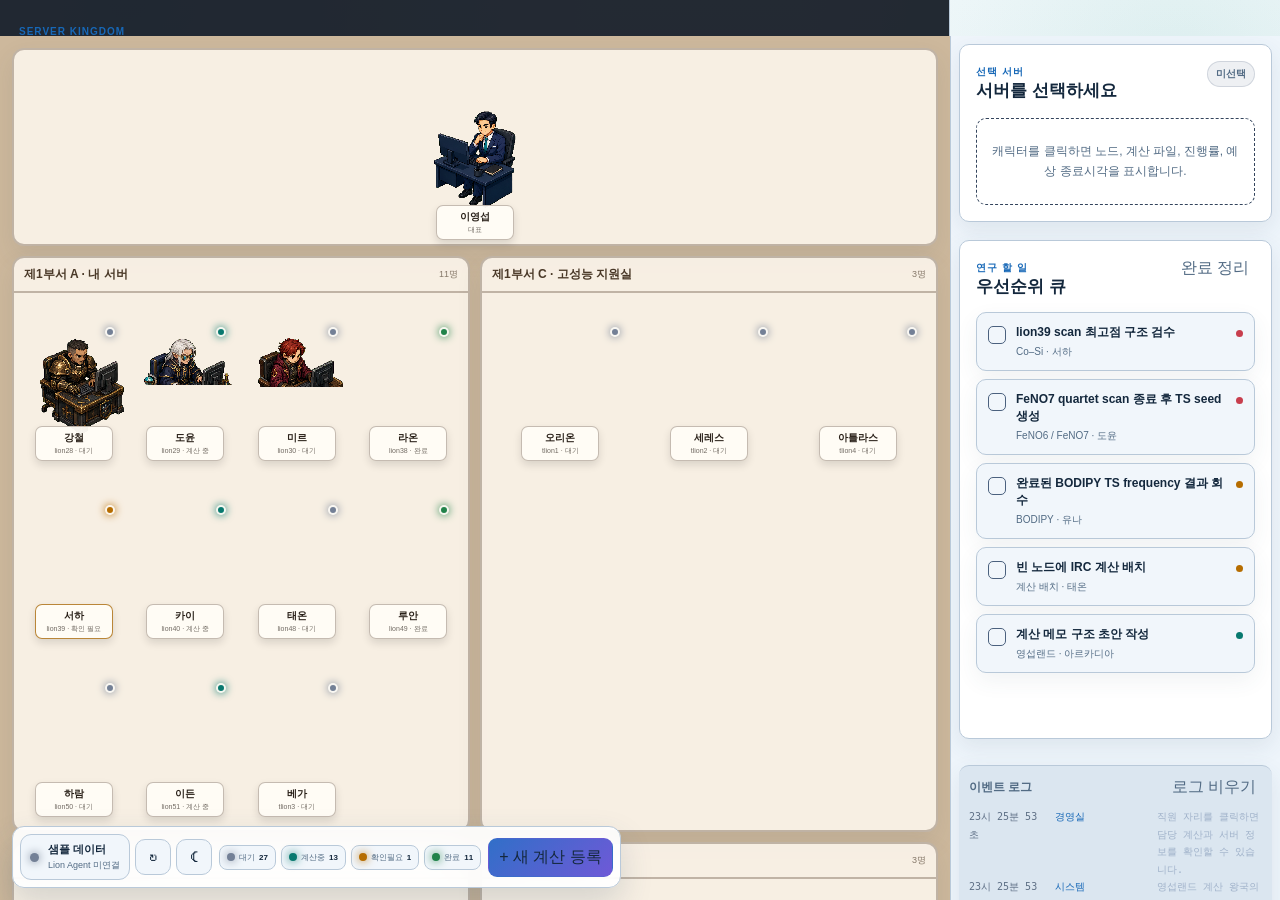
==== index.html @ d1c3fa3e "Enable one-click Lion Agent auto-connect flow" ====
<!DOCTYPE html>
<html lang="ko" data-theme="dark">
<head>
  <meta charset="UTF-8" />
  <meta name="viewport" content="width=device-width, initial-scale=1.0" />
  <meta name="color-scheme" content="dark light" />
  <title>영섭랜드 · 서버 관제실</title>
  <link rel="stylesheet" href="style.css?v=20260727-03" />
  <link rel="stylesheet" href="live.css?v=20260727-03" />
  <link rel="stylesheet" href="game-ui.css?v=20260727-03" />
  <link rel="stylesheet" href="research-tools.css?v=20260727-04" />
  <link rel="stylesheet" href="isometric-office.css?v=20260727-11" />
  <link rel="stylesheet" href="ui-enhancements.css?v=20260727-12" />
</head>
<body class="characters-only-layout no-server-org">
  <div class="app-shell">
    <header class="topbar layout-hidden">
      <div class="brand">
        <div class="brand-mark">YS</div>
        <div><h1>영섭랜드 서버 관제실 <small>v1.13</small></h1></div>
      </div>
      <div class="connection-cluster" aria-label="실시간 연결 상태">
        <button id="connectionBtn" class="connection-button" type="button"><span id="connectionDot" class="connection-dot offline"></span><span><strong id="connectionLabel">샘플 데이터</strong><small id="lastSyncLabel">Lion Agent 미연결</small></span></button>
        <button id="refreshLiveBtn" class="icon-action" type="button" title="실시간 상태 새로고침" aria-label="실시간 상태 새로고침">↻</button>
        <button id="themeToggleBtn" class="icon-action" type="button" title="라이트/다크 모드 전환" aria-label="라이트/다크 모드 전환">☾</button>
      </div>
      <div class="top-actions">
        <button id="pauseBtn" class="btn secondary">샘플 진행 일시정지</button>
        <div class="speed-group" aria-label="샘플 진행 속도"><button data-speed="1" class="speed-btn active">1×</button><button data-speed="2" class="speed-btn">2×</button><button data-speed="4" class="speed-btn">4×</button></div>
        <button id="addTaskBtn" class="btn primary">+ 새 계산 등록</button>
      </div>
      <div class="status-strip">
        <span><i class="dot waiting"></i>대기 <b id="countWaiting">0</b></span>
        <span><i class="dot running"></i>계산중 <b id="countRunning">0</b></span>
        <span><i class="dot warning"></i>확인필요 <b id="countWarning">0</b></span>
        <span><i class="dot done"></i>완료 <b id="countDone">0</b></span>
        <span class="hidden"><b id="totalJobs">0</b></span>
      </div>
    </header>

    <main class="workspace">
      <section class="org-map-panel" aria-label="영섭랜드 중앙 캐릭터 화면">
        <div id="departmentGrid" class="department-grid"></div>
      </section>

      <aside class="side-panel">
        <section class="detail-card">
          <div class="section-title-row"><div><span class="eyebrow">선택 서버</span><h2 id="detailServerName">서버를 선택하세요</h2></div><span id="detailStatusBadge" class="badge neutral">미선택</span></div>
          <div id="emptyDetail" class="empty-state">캐릭터를 클릭하면 노드, 계산 파일, 진행률, 예상 종료시각을 표시합니다.</div>
          <div id="detailContent" class="detail-content hidden">
            <div class="live-summary"><div><span>최근 확인</span><strong id="detailCheckedAt">-</strong></div><div><span>1분 Load</span><strong id="detailLoad">-</strong></div><div><span>Gaussian PID</span><strong id="detailPid">-</strong></div></div>
            <div class="info-grid"><div><span>기관</span><strong id="detailInstitution">-</strong></div><div><span>접속명</span><strong id="detailHost">-</strong></div><div><span>CPU</span><strong id="detailCpu">-</strong></div><div><span>메모리</span><strong id="detailMemory">-</strong></div></div>
            <div class="progress-block"><div class="progress-label"><span>현재 계산 진행률</span><strong id="detailProgressText">0%</strong></div><div class="progress-track"><div id="detailProgressBar" class="progress-fill"></div></div></div>
            <dl class="detail-list"><div><dt>프로젝트</dt><dd id="detailProject">-</dd></div><div><dt>현재 파일</dt><dd id="detailJob">-</dd></div><div><dt>계산 목적</dt><dd id="detailPurpose">-</dd></div><div><dt>시작 시각</dt><dd id="detailStarted">-</dd></div><div><dt>예상 종료</dt><dd id="detailEta">-</dd></div><div><dt>작업 디렉터리</dt><dd id="detailDirectory">-</dd></div></dl>
            <div class="detail-actions three"><button id="copySshBtn" class="btn secondary full">SSH 명령 복사</button><button id="markDoneBtn" class="btn secondary full">완료 처리</button><button id="needsReviewBtn" class="btn danger full">검수 필요</button></div>
          </div>
        </section>
        <section class="todo-card"><div class="section-title-row"><div><span class="eyebrow">연구 할 일</span><h2>우선순위 큐</h2></div><button id="clearDoneBtn" class="text-btn">완료 정리</button></div><div id="taskList" class="task-list"></div></section>
      </aside>
    </main>

    <footer class="event-console"><div class="console-heading"><h2>이벤트 로그</h2><button id="clearLogBtn" class="text-btn">로그 비우기</button></div><div id="eventLog" class="event-log"></div></footer>
  </div>

  <dialog id="connectionDialog" class="connection-dialog"><form id="connectionForm" method="dialog"><div class="dialog-header"><div><span class="eyebrow">LION LIVE BRIDGE</span><h2>Lion Agent 연결</h2></div><button type="button" id="closeConnectionDialogBtn" class="icon-btn">×</button></div><div class="connection-guide"><strong>브라우저가 Lion에 직접 로그인하지 않습니다.</strong><p>저장소를 최신화한 뒤 루트의 <code>connect_ys_empire.bat</code>을 실행하면 SSH 확인, 토큰 생성, Agent 실행, 웹 자동 연결까지 처리합니다. <a href="agent-setup.html" target="_blank" rel="noopener">SSH 자동 로그인 설정 안내 열기</a></p></div><label>Agent 주소<input id="agentEndpointInput" type="url" required value="http://127.0.0.1:8765" /></label><label>접근 토큰<input id="agentTokenInput" type="password" autocomplete="off" placeholder="config.json의 api_token" /><small>토큰은 현재 브라우저 탭의 sessionStorage에만 저장됩니다.</small></label><label>자동 갱신<select id="pollIntervalInput"><option value="5000">5초</option><option value="10000" selected>10초</option><option value="30000">30초</option><option value="0">수동 갱신</option></select></label><div id="connectionTestResult" class="connection-test-result neutral">Agent를 실행한 뒤 연결 테스트를 누르세요.</div><div class="dialog-actions spread"><button type="button" id="disconnectAgentBtn" class="btn danger">연결 해제</button><div><button type="button" id="testAgentBtn" class="btn secondary">연결 테스트</button><button type="submit" class="btn primary">저장하고 연결</button></div></div></form></dialog>

  <dialog id="taskDialog"><form id="taskForm" method="dialog"><div class="dialog-header"><div><span class="eyebrow">새 계산</span><h2>계산 작업 등록</h2></div><button type="button" id="closeDialogBtn" class="icon-btn">×</button></div><label>작업명<input id="taskTitleInput" required placeholder="예: FeNO7 quartet Fe–N scan" /></label><label>프로젝트<input id="taskProjectInput" required placeholder="예: FeNO6 / FeNO7" /></label><label>우선순위<select id="taskPriorityInput"><option value="high">높음</option><option value="medium" selected>중간</option><option value="low">낮음</option></select></label><label>담당 서버<select id="taskServerInput"></select></label><div class="dialog-actions"><button type="button" id="cancelDialogBtn" class="btn secondary">취소</button><button type="submit" class="btn primary">등록</button></div></form></dialog>

  <script src="app.js?v=20260727-03"></script><script src="live.js?v=20260727-12"></script><script src="isometric-office.js?v=20260727-11"></script><script src="game-ui.js?v=20260727-03"></script><script src="ui-enhancements.js?v=20260727-12"></script><script src="auto-connect.js?v=20260727-13"></script>
</body>
</html>
---- style.css ----
:root {
  --bg: #0a0f18;
  --panel: #111824;
  --panel-2: #151e2c;
  --panel-3: #1a2535;
  --line: #263447;
  --text: #e7edf7;
  --muted: #91a0b6;
  --accent: #7ab8ff;
  --accent-2: #a886ff;
  --running: #45d6c7;
  --waiting: #7f8ca2;
  --warning: #ffbd5b;
  --done: #6edb8f;
  --danger: #ff6f7d;
  --shadow: 0 18px 48px rgba(0,0,0,.28);
}

* { box-sizing: border-box; }
html, body { margin: 0; min-height: 100%; background: var(--bg); color: var(--text); font-family: Inter, Pretendard, "Noto Sans KR", Arial, sans-serif; }
button, input, select { font: inherit; }

body {
  background:
    radial-gradient(circle at 12% 0%, rgba(91, 123, 255, .11), transparent 28%),
    radial-gradient(circle at 90% 10%, rgba(79, 219, 199, .08), transparent 24%),
    var(--bg);
}

.app-shell { min-height: 100vh; display: grid; grid-template-rows: auto 1fr auto; }
.topbar {
  display: grid;
  grid-template-columns: 1fr auto auto;
  align-items: center;
  gap: 28px;
  padding: 18px 24px;
  border-bottom: 1px solid var(--line);
  background: rgba(10,15,24,.92);
  backdrop-filter: blur(16px);
  position: sticky;
  top: 0;
  z-index: 10;
}

.brand { display: flex; gap: 14px; align-items: center; }
.brand-mark {
  width: 46px; height: 46px; border-radius: 13px;
  display: grid; place-items: center; font-weight: 900; font-size: 22px;
  background: linear-gradient(145deg, var(--accent-2), var(--accent));
  box-shadow: 0 0 30px rgba(122,184,255,.22);
}
.brand h1 { margin: 0; font-size: 18px; letter-spacing: .01em; }
.brand p { margin: 4px 0 0; color: var(--muted); font-size: 12px; }

.top-actions { display: flex; gap: 8px; align-items: center; }
.btn, .speed-btn {
  border: 1px solid var(--line);
  color: var(--text);
  background: var(--panel-2);
  border-radius: 9px;
  padding: 10px 13px;
  cursor: pointer;
  transition: .18s ease;
}
.btn:hover, .speed-btn:hover { transform: translateY(-1px); border-color: #46617f; }
.btn.primary { background: linear-gradient(135deg, #316fc8, #6f59d7); border-color: transparent; }
.btn.secondary { background: #172231; }
.btn.danger { background: rgba(255,111,125,.12); border-color: rgba(255,111,125,.45); color: #ff9ca5; }
.btn.full { width: 100%; }
.speed-btn { padding-inline: 12px; color: var(--muted); }
.speed-btn.active { background: var(--warning); color: #1a2029; border-color: transparent; font-weight: 800; }

.status-strip { display: flex; gap: 14px; color: var(--muted); font-size: 12px; white-space: nowrap; }
.status-strip span { display: inline-flex; align-items: center; gap: 6px; }
.status-strip b { color: var(--text); }

.workspace {
  min-height: 0;
  display: grid;
  grid-template-columns: minmax(0, 1fr) 360px;
}
.org-map-panel { padding: 24px; min-width: 0; overflow: auto; }
.side-panel {
  padding: 24px 18px;
  border-left: 1px solid var(--line);
  background: rgba(13,19,29,.78);
  display: flex;
  flex-direction: column;
  gap: 18px;
}

.panel-heading, .section-title-row {
  display: flex; justify-content: space-between; align-items: flex-start; gap: 20px;
}
.panel-heading h2, .section-title-row h2 { margin: 0; font-size: 17px; }
.panel-heading p { color: var(--muted); margin: 7px 0 0; font-size: 13px; }
.legend { display: flex; flex-wrap: wrap; gap: 12px; color: var(--muted); font-size: 12px; }
.legend span { display: inline-flex; align-items: center; gap: 6px; }

.dot { display: inline-block; width: 8px; height: 8px; border-radius: 50%; box-shadow: 0 0 10px currentColor; }
.dot.running { background: var(--running); color: var(--running); }
.dot.waiting { background: var(--waiting); color: var(--waiting); }
.dot.warning { background: var(--warning); color: var(--warning); }
.dot.done { background: var(--done); color: var(--done); }

.executive-row { display: flex; justify-content: center; margin-top: 24px; }
.executive-card {
  width: min(620px, 94%);
  display: grid;
  grid-template-columns: auto 1fr auto;
  align-items: center;
  gap: 16px;
  padding: 18px;
  border: 1px solid rgba(122,184,255,.38);
  background: linear-gradient(135deg, rgba(87,100,190,.18), rgba(24,37,55,.9));
  border-radius: 14px;
  box-shadow: var(--shadow);
}
.pixel-panel { overflow: hidden; position: relative; }
.boss-scene {
  width: 118px; height: 94px; align-self: stretch; position: relative;
  background: radial-gradient(circle at 50% 45%, rgba(79,219,255,.19), transparent 56%);
  overflow: hidden;
}
.boss-scene img {
  width: 126px; height: 126px; object-fit: contain; object-position: center bottom;
  position: absolute; left: -4px; bottom: -14px; image-rendering: pixelated;
  animation: bossWork 2.4s steps(2, end) infinite;
}
.executive-card h3 small { color: var(--accent); font-size: 11px; font-weight: 600; margin-left: 5px; }
.avatar {
  width: 52px; height: 52px; border-radius: 15px;
  display: grid; place-items: center; font-weight: 900;
  background: #29384e; color: var(--accent);
}
.avatar.boss { background: linear-gradient(145deg, #7d5ce7, #397ad2); color: white; }
.executive-card h3 { margin: 3px 0; font-size: 18px; }
.executive-card p { margin: 0; color: var(--muted); font-size: 12px; }
.eyebrow { color: var(--accent); text-transform: uppercase; letter-spacing: .1em; font-size: 10px; font-weight: 800; }
.executive-metrics { text-align: right; padding-left: 18px; border-left: 1px solid var(--line); }
.executive-metrics strong { display: block; font-size: 23px; }
.executive-metrics span { color: var(--muted); font-size: 11px; }

.connector.trunk { width: 1px; height: 28px; margin: 0 auto; background: linear-gradient(var(--accent), var(--line)); }

.department-grid {
  display: grid;
  grid-template-columns: repeat(2, minmax(280px, 1fr));
  gap: 16px;
  align-items: start;
}
.department-jbnu-owned,
.department-jbnu-borrowed { grid-column: 1 / -1; }
.department-jbnu-owned .server-list,
.department-jbnu-borrowed .server-list {
  grid-template-columns: repeat(auto-fill, minmax(168px, 1fr));
}
.department-jbnu-hpc .server-list { grid-template-columns: repeat(3, minmax(0, 1fr)); }
.department {
  min-width: 0;
  border: 1px solid var(--line);
  border-radius: 14px;
  background: rgba(17,24,36,.8);
  overflow: hidden;
}
.department-header {
  padding: 15px 16px 13px;
  border-bottom: 1px solid var(--line);
  background: linear-gradient(135deg, rgba(122,184,255,.08), transparent);
}
.department-header h3 { margin: 2px 0 0; font-size: 15px; }
.department-header p { margin: 5px 0 0; color: var(--muted); font-size: 11px; line-height: 1.5; }
.server-list { padding: 12px; display: grid; gap: 10px; }

.server-card {
  border: 1px solid var(--line);
  border-radius: 11px;
  padding: 0;
  background: var(--panel-2);
  cursor: pointer;
  transition: .18s ease;
  position: relative;
  overflow: hidden;
}
.server-card::after {
  content: "";
  position: absolute; inset: 0 auto 0 0; width: 3px;
  background: var(--waiting);
}
.server-card[data-status="running"]::after { background: var(--running); }
.server-card[data-status="warning"]::after { background: var(--warning); }
.server-card[data-status="done"]::after { background: var(--done); }
.server-card:hover { transform: translateY(-2px); border-color: #45617f; box-shadow: 0 12px 24px rgba(0,0,0,.2); }
.server-card.selected { border-color: var(--accent); box-shadow: 0 0 0 1px rgba(122,184,255,.25); }
.employee-scene {
  height: 158px; position: relative; overflow: hidden;
  background:
    linear-gradient(rgba(255,255,255,.025) 1px, transparent 1px),
    linear-gradient(90deg, rgba(255,255,255,.025) 1px, transparent 1px),
    linear-gradient(180deg, #182538 0 70%, #101824 70%);
  background-size: 18px 18px, 18px 18px, auto;
  border-bottom: 1px solid var(--line);
}
.employee-scene::after {
  content:""; position:absolute; left:0; right:0; bottom:0; height:34px;
  background: repeating-linear-gradient(90deg, #0b111b 0 22px, #121b29 22px 44px);
  opacity:.7;
}
.employee-scene img {
  position:absolute; z-index:2; width:190px; height:190px; object-fit:contain;
  object-position:center bottom; left:50%; bottom:-19px; transform:translateX(-50%);
  image-rendering:pixelated; filter:drop-shadow(0 10px 8px rgba(0,0,0,.35));
  animation:deskWork 2.2s steps(2,end) infinite;
}
.character-sprite {
  position:absolute; z-index:2; width:100%; height:100%; inset:0;
  background-repeat:no-repeat;
  image-rendering:pixelated;
  filter:drop-shadow(0 10px 8px rgba(0,0,0,.35));
  animation:spriteWork 2.2s steps(2,end) infinite;
}
.server-card:nth-child(3n+2) .character-sprite { animation-delay:-.7s; }
.server-card:nth-child(3n) .character-sprite { animation-delay:-1.2s; }
.server-card:nth-child(2) .employee-scene img { animation-delay:-.7s; }
.server-card:nth-child(3) .employee-scene img { animation-delay:-1.2s; }
.monitor-glow {
  position:absolute; z-index:1; width:96px; height:68px; left:50%; top:32px;
  transform:translateX(-62%); border-radius:50%;
  background:rgba(73,207,255,.16); filter:blur(18px); animation:monitorPulse 2.8s ease-in-out infinite;
}
.work-pulse { position:absolute; z-index:3; top:12px; right:12px; display:flex; gap:3px; }
.work-pulse i { width:4px; height:4px; background:var(--running); box-shadow:0 0 7px var(--running); animation:typing 1.2s infinite; }
.work-pulse i:nth-child(2) { animation-delay:.2s; }
.work-pulse i:nth-child(3) { animation-delay:.4s; }
.employee-info { padding:12px 13px 13px; }
.salary-row {
  margin-top:9px; display:grid; grid-template-columns:auto 1fr; gap:2px 8px;
  padding:8px 9px; border:1px solid #31445d; border-radius:8px;
  background:rgba(8,13,20,.55);
}
.salary-row > span { color:var(--muted); font-size:9px; text-transform:uppercase; letter-spacing:.08em; }
.salary-row strong { color:#ffe08b; font-size:11px; text-align:right; }
.salary-row small { grid-column:1/-1; color:#72839a; font-size:8px; text-align:right; }
.vacant-office {
  min-height:318px; display:flex; flex-direction:column; justify-content:center; align-items:center;
  gap:8px; color:var(--muted); text-align:center;
  background:repeating-linear-gradient(135deg,rgba(255,255,255,.018) 0 8px,transparent 8px 16px);
}
.vacant-office strong { color:#738198; font-size:13px; }
.vacant-office > span { font-size:10px; }
.vacant-desk { width:130px; height:94px; position:relative; opacity:.45; filter:grayscale(1); }
.vacant-monitor { position:absolute; width:62px; height:42px; left:12px; top:5px; border:5px solid #526176; background:#080d14; }
.vacant-monitor::after { content:""; position:absolute; width:7px; height:24px; background:#526176; left:23px; top:38px; }
.vacant-chair { position:absolute; width:44px; height:56px; border:6px solid #526176; border-radius:13px 13px 4px 4px; right:8px; top:28px; }
.restricted-office {
  min-height:220px; display:flex; flex-direction:column; justify-content:center; align-items:center;
  gap:8px; color:var(--muted); text-align:center;
  background:repeating-linear-gradient(135deg,rgba(255,111,125,.025) 0 8px,transparent 8px 16px);
}
.restricted-office strong { color:#a78c96; font-size:13px; }
.restricted-office span { font-size:10px; }
.gpu-rack { display:flex; gap:10px; margin-bottom:8px; opacity:.52; }
.gpu-rack i {
  width:54px; height:76px; border:5px solid #66515d; background:#0a0e15;
  box-shadow:inset 0 0 0 5px #17131a;
}
.gpu-rack i::before {
  content:""; display:block; width:6px; height:6px; margin:12px 0 0 30px;
  background:var(--danger); box-shadow:0 16px 0 #614750, 0 32px 0 #614750;
}
.empty-department { border-style:dashed; }
@keyframes deskWork {
  0%,100% { transform:translateX(-50%) translateY(0); }
  50% { transform:translateX(-50%) translateY(2px); }
}
@keyframes spriteWork {
  0%,100% { transform:translateY(0); }
  50% { transform:translateY(2px); }
}
@keyframes bossWork {
  0%,100% { transform:translateY(0); }
  50% { transform:translateY(2px); }
}
@keyframes monitorPulse { 0%,100%{opacity:.55} 50%{opacity:1} }
@keyframes typing { 0%,60%,100%{transform:translateY(0);opacity:.35} 30%{transform:translateY(-3px);opacity:1} }
.server-top { display: flex; justify-content: space-between; align-items: flex-start; gap: 10px; }
.server-name { display: flex; gap: 9px; align-items: center; }
.server-icon {
  width: 34px; height: 34px; border-radius: 9px;
  display: grid; place-items: center; background: #202d40; color: var(--accent);
  font-size: 11px; font-weight: 900;
}
.server-name h4 { margin: 0; font-size: 13px; }
.server-name span { display: block; margin-top: 3px; color: var(--muted); font-size: 10px; }
.badge {
  border-radius: 999px; padding: 5px 8px; font-size: 10px; font-weight: 800;
  background: rgba(127,140,162,.13); color: #aab5c6; border: 1px solid rgba(127,140,162,.28);
}
.badge.running { color: var(--running); border-color: rgba(69,214,199,.35); background: rgba(69,214,199,.08); }
.badge.warning { color: var(--warning); border-color: rgba(255,189,91,.35); background: rgba(255,189,91,.08); }
.badge.done { color: var(--done); border-color: rgba(110,219,143,.35); background: rgba(110,219,143,.08); }
.badge.waiting { color: #aab5c6; }
.badge.neutral { color: var(--muted); }

.server-job { margin: 12px 0 9px; color: #c7d3e4; font-size: 11px; line-height: 1.45; min-height: 32px; word-break: break-word; }
.mini-progress { height: 5px; background: #0c121b; border-radius: 999px; overflow: hidden; }
.mini-progress > div { height: 100%; background: linear-gradient(90deg, var(--accent), var(--running)); border-radius: inherit; }
.server-meta { display: flex; justify-content: space-between; margin-top: 8px; color: var(--muted); font-size: 10px; }

.detail-card, .todo-card {
  background: var(--panel);
  border: 1px solid var(--line);
  border-radius: 14px;
  padding: 16px;
}
.empty-state {
  margin-top: 16px; padding: 22px 12px; text-align: center;
  border: 1px dashed #33445c; color: var(--muted); font-size: 12px; line-height: 1.7;
  border-radius: 10px;
}
.hidden { display: none !important; }
.info-grid { display: grid; grid-template-columns: 1fr 1fr; gap: 10px; margin-top: 16px; }
.info-grid > div { padding: 10px; border: 1px solid var(--line); border-radius: 9px; background: var(--panel-2); }
.info-grid span { display: block; color: var(--muted); font-size: 10px; }
.info-grid strong { display: block; margin-top: 4px; font-size: 12px; }

.progress-block { margin-top: 16px; }
.progress-label { display: flex; justify-content: space-between; color: var(--muted); font-size: 11px; }
.progress-label strong { color: var(--text); }
.progress-track { height: 8px; margin-top: 8px; border-radius: 99px; background: #080d14; overflow: hidden; }
.progress-fill { height: 100%; width: 0; background: linear-gradient(90deg, var(--accent-2), var(--running)); border-radius: inherit; transition: width .3s; }

.detail-list { display: grid; gap: 0; margin: 16px 0; }
.detail-list > div { display: grid; grid-template-columns: 86px 1fr; gap: 10px; padding: 9px 0; border-bottom: 1px solid var(--line); }
.detail-list dt { color: var(--muted); font-size: 10px; }
.detail-list dd { margin: 0; font-size: 11px; line-height: 1.5; word-break: break-all; }
.detail-actions { display: grid; grid-template-columns: 1fr 1fr; gap: 8px; }

.todo-card { flex: 1; min-height: 280px; }
.text-btn, .icon-btn {
  border: 0; background: transparent; color: var(--muted); cursor: pointer;
}
.text-btn:hover, .icon-btn:hover { color: var(--text); }
.task-list { display: grid; gap: 8px; margin-top: 14px; }
.task-item {
  display: grid; grid-template-columns: auto 1fr auto; gap: 10px;
  padding: 11px; border: 1px solid var(--line); border-radius: 10px;
  background: var(--panel-2);
}
.task-check {
  width: 18px; height: 18px; margin-top: 2px; border-radius: 5px;
  border: 1px solid #4b617e; background: transparent; cursor: pointer;
}
.task-item.done { opacity: .5; }
.task-item.done .task-check { background: var(--done); }
.task-item.done h4 { text-decoration: line-through; }
.task-item h4 { margin: 0; font-size: 12px; }
.task-item p { margin: 4px 0 0; color: var(--muted); font-size: 10px; }
.priority { width: 7px; height: 7px; margin-top: 6px; border-radius: 50%; background: var(--waiting); }
.priority.high { background: var(--danger); }
.priority.medium { background: var(--warning); }
.priority.low { background: var(--running); }

.event-console {
  border-top: 1px solid var(--line);
  background: #080d14;
  padding: 12px 24px 16px;
  max-height: 190px;
}
.console-heading { display: flex; justify-content: space-between; align-items: center; }
.console-heading h2 { font-size: 12px; margin: 0; color: var(--muted); }
.event-log {
  margin-top: 9px; height: 100px; overflow: auto;
  font-family: "Cascadia Code", Consolas, monospace;
  font-size: 10px; line-height: 1.75; color: #9fb1c9;
}
.log-row { display: grid; grid-template-columns: 76px 92px 1fr; gap: 10px; }
.log-row .time { color: #5f7086; }
.log-row .source { color: var(--accent); }

dialog {
  width: min(520px, calc(100vw - 32px));
  border: 1px solid var(--line);
  border-radius: 16px;
  background: var(--panel);
  color: var(--text);
  box-shadow: var(--shadow);
}
dialog::backdrop { background: rgba(0,0,0,.68); backdrop-filter: blur(4px); }
#taskForm { display: grid; gap: 14px; }
.dialog-header { display: flex; justify-content: space-between; align-items: flex-start; margin-bottom: 4px; }
.dialog-header h2 { margin: 3px 0 0; font-size: 18px; }
.icon-btn { font-size: 25px; }
label { display: grid; gap: 7px; color: var(--muted); font-size: 11px; }
input, select {
  width: 100%; border: 1px solid var(--line); border-radius: 9px;
  background: var(--panel-2); color: var(--text); padding: 11px 12px; outline: none;
}
input:focus, select:focus { border-color: var(--accent); }
.dialog-actions { display: flex; justify-content: flex-end; gap: 8px; margin-top: 5px; }

@media (max-width: 1450px) {
  .department-grid { grid-template-columns: repeat(2, minmax(260px, 1fr)); }
}
@media (max-width: 1000px) {
  .topbar { grid-template-columns: 1fr; gap: 12px; position: static; }
  .workspace { grid-template-columns: 1fr; }
  .side-panel { border-left: 0; border-top: 1px solid var(--line); }
}
@media (max-width: 650px) {
  .department-grid { grid-template-columns: 1fr; }
  .department-jbnu-owned,
  .department-jbnu-borrowed { grid-column: auto; }
  .department-jbnu-hpc .server-list { grid-template-columns:1fr; }
  .org-map-panel { padding: 16px; }
  .status-strip, .top-actions { flex-wrap: wrap; }
  .executive-card { grid-template-columns: auto 1fr; }
  .executive-metrics { grid-column: 1 / -1; border-left: 0; border-top: 1px solid var(--line); padding: 10px 0 0; text-align: left; }
}

/* v1.04 shared office layout */
.department-grid{align-items:stretch}.department-jbnu-owned,.department-jbnu-borrowed{grid-column:auto}.department{min-height:430px;display:grid;grid-template-rows:auto 1fr;box-shadow:0 14px 34px rgba(0,0,0,.12)}.department-header{display:grid;grid-template-columns:1fr auto;align-items:start;gap:4px 12px}.department-header p{grid-column:1/-1}.department-headcount{padding:5px 8px;border:1px solid var(--line);border-radius:999px;color:var(--muted);font-size:9px;white-space:nowrap;background:var(--panel-2)}.office-floor,.department-jbnu-owned .server-list,.department-jbnu-borrowed .server-list,.department-jbnu-hpc .server-list{grid-template-columns:repeat(3,minmax(112px,1fr))}.office-floor{align-content:start;max-height:430px;overflow:auto;padding:14px;gap:4px 10px;background:linear-gradient(rgba(122,184,255,.035) 1px,transparent 1px),linear-gradient(90deg,rgba(122,184,255,.035) 1px,transparent 1px),linear-gradient(180deg,rgba(24,37,56,.65),rgba(10,16,25,.7));background-size:28px 28px,28px 28px,auto}.server-card{border:0;border-radius:10px;background:transparent}.server-card::after{inset:auto 18% 2px 18%;width:auto;height:2px}.server-card:hover{transform:translateY(-2px);background:rgba(122,184,255,.07);box-shadow:0 12px 24px rgba(0,0,0,.16)}.server-card.selected{border-color:transparent;background:rgba(122,184,255,.1);box-shadow:inset 0 0 0 1px rgba(122,184,255,.48)}.employee-scene{height:132px;overflow:visible;border-bottom:0}.employee-scene::after{left:8%;right:8%;bottom:3px;height:30px;background:linear-gradient(180deg,#26374b 0 7px,#111b29 7px 100%);border-radius:4px 4px 2px 2px;box-shadow:0 10px 0 -7px #0b111b;opacity:1}.employee-scene img{width:148px;height:148px;bottom:-9px}.monitor-glow{width:76px;height:58px;top:40px}.speech-bubble{position:absolute;z-index:5;top:5px;left:7px;right:7px;min-height:30px;display:flex;align-items:center;justify-content:center;padding:6px 7px;border:1px solid var(--line);border-radius:9px 9px 9px 2px;background:var(--panel);color:var(--text);font-size:9px;line-height:1.25;text-align:center;box-shadow:0 7px 14px rgba(0,0,0,.16)}.speech-bubble::after{content:"";position:absolute;left:16px;bottom:-5px;width:8px;height:8px;background:var(--panel);border-right:1px solid var(--line);border-bottom:1px solid var(--line);transform:rotate(45deg)}.employee-info{padding:5px 7px 12px;text-align:center}.employee-info .server-top,.employee-info .server-name{display:block}.employee-info .server-name span{white-space:nowrap;overflow:hidden;text-overflow:ellipsis}.employee-info .badge{display:inline-block;margin-top:5px;padding:3px 6px;font-size:8px}.employee-info .salary-row,.employee-info .server-job,.employee-info .mini-progress,.employee-info .server-meta{display:none}.vacant-office,.restricted-office{min-height:330px;grid-column:1/-1}@media(max-width:650px){.office-floor,.department-jbnu-owned .server-list,.department-jbnu-borrowed .server-list,.department-jbnu-hpc .server-list{grid-template-columns:repeat(2,minmax(112px,1fr))}}
---- live.css ----
:root {
  --surface-glass: rgba(10, 15, 24, .86);
  --input-bg: #101925;
  --focus-ring: rgba(122, 184, 255, .25);
}
html[data-theme="light"] {
  --bg: #eef3f8;
  --panel: #ffffff;
  --panel-2: #f5f8fb;
  --panel-3: #eaf0f6;
  --line: #cdd8e4;
  --text: #172231;
  --muted: #63748a;
  --accent: #2368b5;
  --accent-2: #7152bd;
  --running: #087f72;
  --waiting: #738096;
  --warning: #b66d00;
  --done: #21834a;
  --danger: #c83e4d;
  --shadow: 0 18px 42px rgba(41, 59, 79, .13);
  --surface-glass: rgba(255, 255, 255, .9);
  --input-bg: #fff;
  --focus-ring: rgba(35, 104, 181, .18);
}
html[data-theme="light"] body {
  background: radial-gradient(circle at 12% 0%, rgba(74, 135, 206, .10), transparent 30%), radial-gradient(circle at 90% 10%, rgba(32, 151, 133, .08), transparent 25%), var(--bg);
}
html[data-theme="light"] .topbar { background: var(--surface-glass); }
html[data-theme="light"] .side-panel { background: rgba(242, 247, 251, .88); }
html[data-theme="light"] .event-console { background: #e8eef5; }
html[data-theme="light"] .employee-scene { background: linear-gradient(rgba(0,0,0,.025) 1px, transparent 1px), linear-gradient(90deg,rgba(0,0,0,.025) 1px,transparent 1px), linear-gradient(180deg,#eaf1f8 0 70%,#dce5ef 70%); background-size:18px 18px,18px 18px,auto; }
html[data-theme="light"] .mini-progress, html[data-theme="light"] .progress-track { background: #d7e0e9; }
html[data-theme="light"] dialog::backdrop { background: rgba(23,34,49,.38); }
.connection-cluster { display:flex; align-items:center; gap:8px; }
.connection-button { display:flex; align-items:center; gap:9px; border:1px solid var(--line); border-radius:11px; background:var(--panel-2); color:var(--text); padding:7px 10px; cursor:pointer; text-align:left; min-width:172px; }
.connection-button strong, .connection-button small { display:block; }
.connection-button strong { font-size:11px; }
.connection-button small { margin-top:2px; color:var(--muted); font-size:9px; max-width:155px; white-space:nowrap; overflow:hidden; text-overflow:ellipsis; }
.connection-dot { width:9px; height:9px; border-radius:50%; flex:0 0 auto; }
.connection-dot.offline { background:var(--waiting); box-shadow:0 0 10px var(--waiting); }
.connection-dot.connecting { background:var(--warning); box-shadow:0 0 10px var(--warning); animation:monitorPulse 1s infinite; }
.connection-dot.online { background:var(--running); box-shadow:0 0 12px var(--running); }
.icon-action { width:36px; height:36px; display:grid; place-items:center; border:1px solid var(--line); border-radius:10px; background:var(--panel-2); color:var(--text); cursor:pointer; font-size:17px; }
.icon-action:hover, .connection-button:hover { border-color:var(--accent); box-shadow:0 0 0 3px var(--focus-ring); }
.speed-group { display:flex; gap:4px; }
.command-toolbar { margin:18px 0 4px; display:grid; grid-template-columns:minmax(260px,1fr) auto auto; align-items:center; gap:12px; padding:10px; border:1px solid var(--line); background:var(--panel); border-radius:13px; box-shadow:0 8px 24px rgba(0,0,0,.08); }
.search-box { display:flex; grid-template-columns:auto 1fr; align-items:center; gap:8px; color:var(--muted); }
.search-box input { padding:9px 10px; }
.filter-buttons { display:flex; gap:5px; flex-wrap:wrap; }
.filter-btn { border:1px solid var(--line); border-radius:999px; background:var(--panel-2); color:var(--muted); padding:7px 10px; font-size:10px; cursor:pointer; }
.filter-btn.active { background:var(--accent); border-color:var(--accent); color:white; font-weight:800; }
.visible-count { color:var(--muted); font-size:10px; white-space:nowrap; }
.server-card[hidden], .department[hidden] { display:none !important; }
.live-summary { margin-top:14px; display:grid; grid-template-columns:1.4fr .7fr .8fr; gap:8px; }
.live-summary > div { padding:9px; border:1px solid var(--line); border-radius:9px; background:var(--panel-2); min-width:0; }
.live-summary span, .live-summary strong { display:block; }
.live-summary span { color:var(--muted); font-size:9px; }
.live-summary strong { margin-top:4px; font-size:10px; overflow:hidden; text-overflow:ellipsis; }
.detail-actions.three { grid-template-columns:1fr 1fr 1fr; }
.connection-dialog { width:min(600px,calc(100vw - 28px)); }
.connection-guide { padding:13px; border:1px solid rgba(122,184,255,.28); border-radius:10px; background:rgba(122,184,255,.07); }
.connection-guide strong { font-size:12px; }
.connection-guide p { margin:6px 0 0; color:var(--muted); font-size:11px; line-height:1.65; }
.connection-guide code { color:var(--accent); }
label small { color:var(--muted); font-size:9px; }
.connection-test-result { padding:10px 12px; border-radius:9px; font-size:10px; border:1px solid var(--line); }
.connection-test-result.success { color:var(--done); border-color:rgba(110,219,143,.45); background:rgba(110,219,143,.08); }
.connection-test-result.error { color:var(--danger); border-color:rgba(255,111,125,.45); background:rgba(255,111,125,.08); }
.dialog-actions.spread { justify-content:space-between; }
.dialog-actions.spread > div { display:flex; gap:8px; }
@media (max-width:1250px) { .topbar { grid-template-columns:1fr auto; } .status-strip { grid-column:1/-1; } }
@media (max-width:850px) { .command-toolbar { grid-template-columns:1fr; } .visible-count { justify-self:end; } .connection-cluster { flex-wrap:wrap; } }
@media (max-width:600px) { .detail-actions.three { grid-template-columns:1fr; } .live-summary { grid-template-columns:1fr 1fr; } .connection-button { min-width:0; flex:1; } }

/* v1.04 premium light theme */
html[data-theme="light"]{--bg:#e9f0f7;--panel:#fff;--panel-2:#f1f6fb;--panel-3:#e4edf6;--line:#b9c9d9;--text:#14283d;--muted:#526b84;--accent:#1768b7;--accent-2:#6846b8;--running:#08796f;--shadow:0 18px 42px rgba(42,70,99,.16);--surface-glass:rgba(250,253,255,.92)}html[data-theme="light"] body{background:radial-gradient(circle at 10% 0%,rgba(57,126,198,.16),transparent 32%),radial-gradient(circle at 92% 8%,rgba(25,151,134,.12),transparent 27%),linear-gradient(180deg,#f8fbfe 0,#e9f0f7 55%,#e2ebf4 100%)}html[data-theme="light"] .topbar{box-shadow:0 8px 28px rgba(56,83,111,.09)}html[data-theme="light"] .side-panel{background:rgba(238,245,251,.9)}html[data-theme="light"] .event-console{background:#dbe6f0}html[data-theme="light"] .department{background:rgba(255,255,255,.86);box-shadow:0 12px 30px rgba(48,77,107,.1)}html[data-theme="light"] .department-header{background:linear-gradient(135deg,rgba(23,104,183,.11),rgba(255,255,255,.55))}html[data-theme="light"] .office-floor{background:linear-gradient(rgba(23,104,183,.045) 1px,transparent 1px),linear-gradient(90deg,rgba(23,104,183,.045) 1px,transparent 1px),linear-gradient(180deg,#edf5fc,#e0eaf4);background-size:28px 28px,28px 28px,auto}html[data-theme="light"] .employee-scene{background:linear-gradient(rgba(23,104,183,.035) 1px,transparent 1px),linear-gradient(90deg,rgba(23,104,183,.035) 1px,transparent 1px),linear-gradient(180deg,rgba(245,250,255,.72) 0 70%,rgba(220,231,242,.8) 70%);background-size:18px 18px,18px 18px,auto}html[data-theme="light"] .employee-scene::after{background:linear-gradient(180deg,#9fb5ca 0 7px,#718aa2 7px 100%);box-shadow:0 10px 0 -7px #526a81}html[data-theme="light"] .btn.secondary{background:#e7eff7}html[data-theme="light"] .office-tool-worker{background:linear-gradient(180deg,rgba(53,127,190,.1) 0 68%,rgba(210,225,238,.48) 68%)}html[data-theme="light"] .task-item,html[data-theme="light"] .detail-card,html[data-theme="light"] .todo-card{box-shadow:0 8px 22px rgba(52,78,104,.07)}html[data-theme="light"] .brand-mark{box-shadow:0 8px 24px rgba(52,100,174,.24)}
---- game-ui.css ----
/* 중앙 픽셀 오피스 맵 UI. 기존 서버 데이터와 캐릭터 원본 에셋은 변경하지 않는다. */
@media (min-width: 1181px) {
  .workspace { grid-template-columns: 210px minmax(0, 1fr) 360px; }
}

.server-org-tree {
  min-width: 0;
  padding: 18px 12px;
  border-right: 1px solid var(--line);
  background: rgba(13, 19, 29, .9);
  overflow: auto;
}
.org-tree-heading { padding: 3px 7px 14px; border-bottom: 1px solid var(--line); }
.org-tree-heading h2 { margin: 4px 0 0; font-size: 16px; }
.org-tree-group { margin-top: 13px; }
.org-tree-group-title {
  width: 100%; padding: 9px 8px; border: 0; color: var(--text); background: transparent;
  display: flex; gap: 8px; align-items: center; text-align: left; font-weight: 900; cursor: pointer;
}
.org-tree-group-title span { color: var(--accent); }
.org-tree-group.collapsed .org-tree-nodes,
.org-tree-group.collapsed > p { display: none; }
.org-tree-nodes { display: grid; gap: 3px; }
.org-node-button {
  width: 100%; min-width: 0; display: grid; grid-template-columns: 8px 1fr auto; gap: 7px; align-items: center;
  padding: 7px 8px; color: var(--muted); border: 1px solid transparent; border-radius: 7px;
  background: transparent; text-align: left; cursor: pointer;
}
.org-node-button:hover, .org-node-button.selected { color: var(--text); background: var(--panel-2); border-color: var(--line); }
.org-node-button i { width: 7px; height: 7px; background: var(--waiting); box-shadow: 0 0 6px currentColor; }
.org-node-button span { min-width: 0; overflow: hidden; text-overflow: ellipsis; font: 800 11px/1 monospace; }
.org-node-button small { color: #718198; font-size: 9px; }
.org-node-button[data-game-state="running"] i { color: var(--running); background: var(--running); }
.org-node-button[data-game-state="high-load"] i { color: var(--warning); background: var(--warning); }
.org-node-button[data-game-state="finished"] i { color: var(--done); background: var(--done); }
.org-node-button[data-game-state="failed"] i { color: var(--danger); background: var(--danger); }
.org-node-button[data-game-state="offline"] i { color: #4f5968; background: #4f5968; box-shadow: none; }
.org-tree-group.future { border-top: 1px dashed var(--line); padding-top: 8px; }
.org-tree-group.future p { margin: 0 8px; color: var(--muted); font-size: 10px; }

.office-map-mode .org-map-panel { padding: 20px; overflow: auto; }
.office-map-mode .executive-row,
.office-map-mode .connector.trunk { display: none; }
.office-map-mode .command-toolbar { position: sticky; top: 0; z-index: 12; margin-bottom: 14px; backdrop-filter: blur(12px); }
.office-map-mode .department-grid.office-map-grid { display: block; }

.pixel-office-world {
  position: relative;
  min-width: 1120px;
  padding: 22px;
  border: 1px solid #33465f;
  border-radius: 8px;
  background:
    linear-gradient(90deg, rgba(255,255,255,.025) 1px, transparent 1px),
    linear-gradient(rgba(255,255,255,.025) 1px, transparent 1px),
    linear-gradient(145deg, #111c2a, #0d151f 74%);
  background-size: 24px 24px, 24px 24px, auto;
  box-shadow: inset 0 0 0 4px #0a1018, 0 18px 40px rgba(0,0,0,.28);
  isolation: isolate;
  overflow: hidden;
}
.pixel-office-world::before,
.pixel-office-world::after {
  content: ""; position: absolute; z-index: -1; pointer-events: none;
}
.pixel-office-world::before {
  inset: 0; opacity: .28;
  background: repeating-linear-gradient(135deg, transparent 0 18px, rgba(122,184,255,.035) 18px 20px);
}
.pixel-office-world::after {
  left: 0; right: 0; top: 208px; height: 7px;
  background: repeating-linear-gradient(90deg, #27384d 0 36px, #182638 36px 72px);
  box-shadow: 0 1px 0 #4b6380, 0 7px 0 #081019;
}
.office-wall-grid {
  position: absolute; z-index: -1; inset: 0 0 auto; height: 210px;
  background: linear-gradient(180deg, rgba(31,49,70,.88), rgba(15,25,38,.2));
  border-bottom: 1px solid #34485f;
}

.command-deck {
  position: relative;
  width: min(760px, 78%);
  min-height: 164px;
  margin: 0 auto 40px;
  display: grid;
  grid-template-columns: 190px 1fr auto;
  gap: 18px;
  align-items: center;
  padding: 14px 22px 12px;
  border: 2px solid #425d7d;
  border-bottom-width: 7px;
  background: linear-gradient(180deg, #1d2d42, #121d2b);
  box-shadow: 0 8px 0 #09111b, 0 14px 24px rgba(0,0,0,.35), inset 0 0 22px rgba(122,184,255,.08);
}
.command-deck::after {
  content: "감시 구역"; position: absolute; left: 50%; bottom: -24px; transform: translateX(-50%);
  padding: 3px 12px; color: #7f97b5; background: #0a121c; border: 1px solid #263c55;
  font: 800 9px/1 monospace; letter-spacing: .18em;
}
.command-lights { position: absolute; top: 8px; right: 10px; display: flex; gap: 4px; }
.command-lights i { width: 5px; height: 5px; background: var(--running); box-shadow: 0 0 7px var(--running); animation: commandLight 1.4s steps(2,end) infinite; }
.command-lights i:nth-child(2) { animation-delay: -.3s; }
.command-lights i:nth-child(3) { background: var(--accent); animation-delay: -.6s; }
.command-lights i:nth-child(4) { animation-delay: -.9s; }
.boss-command-scene { position: relative; height: 132px; overflow: visible; }
.boss-command-scene img {
  position: absolute; z-index: 3; width: 176px; height: 176px; left: 50%; bottom: -21px;
  transform: translateX(-50%); object-fit: contain; object-position: center bottom;
  image-rendering: pixelated; filter: drop-shadow(0 10px 7px rgba(0,0,0,.45));
  animation: bossObserve 2.8s steps(2,end) infinite;
}
.boss-watch-cone {
  position: absolute; z-index: 1; left: 50%; top: 44px; width: 380px; height: 190px;
  transform: translateX(-50%); clip-path: polygon(45% 0, 55% 0, 100% 100%, 0 100%);
  background: linear-gradient(180deg, rgba(122,184,255,.16), transparent 76%); opacity: .52; pointer-events: none;
}
.boss-console {
  position: absolute; z-index: 4; left: 50%; bottom: 2px; width: 154px; height: 34px; transform: translateX(-50%);
  border: 5px solid #26384d; background: #0a111b; box-shadow: inset 0 0 0 3px #132438;
}
.boss-console i { position: absolute; top: 7px; width: 25px; height: 9px; background: #173f52; border: 1px solid #2e8da5; animation: consoleScan 1.7s steps(3,end) infinite; }
.boss-console i:nth-child(1) { left: 13px; }
.boss-console i:nth-child(2) { left: 58px; animation-delay: -.5s; }
.boss-console i:nth-child(3) { right: 13px; animation-delay: -1s; }
.command-copy h3 { margin: 5px 0 4px; font-size: 18px; }
.command-copy p { margin: 0; color: var(--muted); font-size: 11px; }
.command-count { padding-left: 18px; border-left: 1px solid #344a64; text-align: right; }
.command-count strong { display: block; color: var(--accent); font-size: 25px; }
.command-count span { color: var(--muted); font-size: 9px; }

.office-corridor {
  height: 28px; margin: -13px 18px 18px; display: grid; place-items: center;
  color: #526b88; border: 1px solid #27394e;
  background: repeating-linear-gradient(90deg, #101a27 0 46px, #162335 46px 92px);
  font: 800 8px/1 monospace; letter-spacing: .32em;
}
.office-zone-layout {
  display: grid;
  grid-template-columns: minmax(0, 1.38fr) minmax(330px, .72fr);
  grid-template-areas:
    "owned hpc"
    "borrowed borrowed"
    "ewha ai"
    "gpu unist";
  gap: 18px;
  align-items: start;
}
.office-zone {
  position: relative; min-width: 0; padding: 38px 12px 15px;
  border: 1px solid #2c4057; border-radius: 3px;
  background:
    linear-gradient(rgba(255,255,255,.02) 1px, transparent 1px),
    linear-gradient(90deg, rgba(255,255,255,.02) 1px, transparent 1px),
    rgba(14,23,35,.9);
  background-size: 20px 20px;
  box-shadow: inset 0 0 0 3px rgba(5,10,16,.45), 0 8px 15px rgba(0,0,0,.18);
  overflow: visible;
}
.zone-jbnu-owned { grid-area: owned; }
.zone-jbnu-borrowed { grid-area: borrowed; }
.zone-jbnu-hpc { grid-area: hpc; }
.zone-ewha { grid-area: ewha; }
.zone-ai { grid-area: ai; }
.zone-gpu-restricted { grid-area: gpu; }
.zone-unist { grid-area: unist; }
.office-zone-sign {
  position: absolute; inset: 0 0 auto; height: 30px; padding: 6px 9px;
  display: flex; justify-content: space-between; align-items: center;
  color: #9eb0c6; background: #172538; border-bottom: 1px solid #30465f;
}
.office-zone-sign span { color: var(--accent); font: 800 8px/1 monospace; letter-spacing: .08em; }
.office-zone-sign strong { font-size: 10px; }
.office-npc-grid { display: grid; grid-template-columns: repeat(auto-fit, minmax(78px, 1fr)); gap: 13px 7px; align-items: end; }
.zone-jbnu-owned .office-npc-grid { grid-template-columns: repeat(6, minmax(78px, 1fr)); }
.zone-jbnu-borrowed .office-npc-grid { grid-template-columns: repeat(11, minmax(78px, 1fr)); }
.zone-jbnu-hpc .office-npc-grid { grid-template-columns: repeat(2, minmax(88px, 1fr)); }
.zone-ewha .office-npc-grid { grid-template-columns: repeat(2, minmax(90px, 1fr)); }
.zone-ai .office-npc-grid { grid-template-columns: repeat(3, minmax(88px, 1fr)); }

.office-npc.server-card {
  width: 100%; min-width: 0; height: 134px; margin: 0; padding: 0;
  display: block; position: relative; overflow: visible;
  border: 0; border-radius: 0; background: transparent; box-shadow: none;
  color: var(--text); cursor: pointer; appearance: none;
  transform: none; transition: filter .14s ease, transform .14s ease;
}
.office-npc.server-card::after { display: none; }
.office-npc.server-card:hover { transform: translateY(-3px); border: 0; box-shadow: none; filter: brightness(1.13); }
.office-npc.server-card:focus-visible { outline: 2px solid var(--accent); outline-offset: 3px; }
.npc-floor-ring {
  position: absolute; z-index: 0; left: 50%; bottom: 25px; width: 66px; height: 20px;
  transform: translateX(-50%); border: 2px solid #273b52; border-radius: 50%; background: rgba(4,8,13,.66);
}
.office-npc.selected .npc-floor-ring { border-color: var(--accent); box-shadow: 0 0 12px rgba(122,184,255,.68); }
.npc-workstation { position: absolute; z-index: 1; left: 50%; top: 22px; width: 73px; height: 69px; transform: translateX(-50%); }
.npc-monitor { position: absolute; left: 8px; top: 0; width: 47px; height: 31px; border: 5px solid #25394f; background: #07101a; box-shadow: inset 0 0 0 2px #10283a; }
.npc-monitor::after { content: ""; position: absolute; left: 8px; top: 7px; width: 25px; height: 3px; background: #2b92aa; box-shadow: 0 6px 0 #1b586b, 0 12px 0 #153f4e; opacity: .65; }
.npc-keyboard { position: absolute; left: 3px; top: 38px; width: 59px; height: 12px; transform: skewX(-14deg); border: 2px solid #293b50; background: repeating-linear-gradient(90deg,#132134 0 4px,#263b51 4px 5px); }
.npc-chair { position: absolute; right: 0; bottom: 0; width: 25px; height: 34px; border: 4px solid #293a4f; border-radius: 8px 8px 3px 3px; background: #101a28; }
.office-npc .employee-scene.npc-scene {
  position: absolute; z-index: 3; left: 50%; top: 5px; width: 92px; height: 93px;
  transform: translateX(-50%); overflow: visible; border: 0; background: transparent;
}
.office-npc .employee-scene.npc-scene::after { display: none; }
.office-npc .employee-scene img {
  width: 116px; height: 116px; left: 50%; bottom: -12px;
  object-fit: contain; object-position: center bottom; image-rendering: pixelated;
}
.office-npc .character-sprite { width: 92px; height: 92px; inset: 0; background-repeat: no-repeat; image-rendering: pixelated; }
.office-npc .monitor-glow { width: 58px; height: 44px; left: 48%; top: 18px; opacity: .42; filter: blur(12px); }
.office-npc .work-pulse { top: 20px; right: 4px; }
.office-npc .work-pulse i { width: 3px; height: 3px; }
.npc-nameplate {
  position: absolute; z-index: 7; left: 50%; bottom: 10px; width: calc(100% - 4px); transform: translateX(-50%);
  display: flex; justify-content: center; gap: 4px; align-items: baseline; white-space: nowrap;
  text-shadow: 0 2px 2px #05080d;
}
.npc-nameplate strong { color: #e9f1fb; font: 900 9px/1 monospace; }
.npc-nameplate small { max-width: 46px; overflow: hidden; text-overflow: ellipsis; color: #8ea1ba; font-size: 8px; }
.npc-state-label {
  position: absolute; z-index: 7; left: 50%; bottom: -4px; transform: translateX(-50%);
  color: #95a4b7; font: 800 7px/1 monospace; white-space: nowrap; letter-spacing: .03em;
}
.game-state-icon {
  position: absolute; z-index: 9; top: 0; left: 5px; min-width: 18px; height: 18px; padding: 0 3px;
  display: grid; place-items: center; border: 2px solid #263447; color: #d6deeb; background: #101824;
  font: 900 9px/1 monospace; box-shadow: 2px 2px 0 rgba(0,0,0,.32); image-rendering: pixelated;
}
.game-action-layer { position: absolute; z-index: 6; inset: 0; pointer-events: none; }
.typing-hand, .heat-pixel { display: none; position: absolute; image-rendering: pixelated; }
.typing-hand { top: 65px; width: 5px; height: 4px; background: #d49b78; border: 1px solid #7e5747; box-shadow: 0 2px 0 #0c121b; }
.typing-hand.left { left: calc(50% - 12px); }
.typing-hand.right { left: calc(50% + 6px); }
.character-running .typing-hand, .character-high-load .typing-hand { display: block; }
.character-running .typing-hand.left { animation: gameTypeLeft .7s steps(2,end) infinite; }
.character-running .typing-hand.right { animation: gameTypeRight .7s steps(2,end) infinite; }
.character-high-load .typing-hand.left { animation: gameTypeLeft .34s steps(2,end) infinite; }
.character-high-load .typing-hand.right { animation: gameTypeRight .34s steps(2,end) infinite; }

.character-idle .employee-scene img { animation: gameRestImage 3.2s steps(2,end) infinite; }
.character-idle .character-sprite { animation: gameRestSprite 3.2s steps(2,end) infinite; }
.character-idle .work-pulse, .character-offline .work-pulse, .character-finished .work-pulse, .character-failed .work-pulse { display: none; }
.character-idle .monitor-glow { opacity: .22; animation: gameMonitorIdle 4s steps(2,end) infinite; }
.character-running .employee-scene img { animation: gameTypingImage .72s steps(2,end) infinite; }
.character-running .character-sprite { animation: gameTypingSprite .72s steps(2,end) infinite; }
.character-running .monitor-glow { background: rgba(73,207,255,.25); animation-duration: 1.2s; }
.character-running .npc-monitor::after { animation: npcCode .8s steps(3,end) infinite; }
.character-running .npc-state-label { color: var(--running); }
.character-high-load .employee-scene img { animation: gameTypingImage .36s steps(2,end) infinite; }
.character-high-load .character-sprite { animation: gameTypingSprite .36s steps(2,end) infinite; }
.character-high-load .monitor-glow { background: rgba(255,180,73,.26); animation: gameMonitorHot .52s steps(2,end) infinite; }
.character-high-load .npc-monitor { border-color: #66543b; box-shadow: 0 0 8px rgba(255,189,91,.38); }
.character-high-load .npc-state-label { color: var(--warning); }
.character-high-load .heat-pixel { display: block; bottom: 22px; width: 3px; height: 5px; background: #ffbd5b; opacity: 0; }
.character-high-load .heat-pixel.one { left: 38%; animation: gameHeat 1.2s steps(4,end) infinite; }
.character-high-load .heat-pixel.two { left: 58%; animation: gameHeat 1.45s .28s steps(4,end) infinite; }
.character-high-load .heat-pixel.three { left: 68%; animation: gameHeat 1.1s .58s steps(4,end) infinite; }
.character-finished .employee-scene img { animation: gameReportImage 1.7s steps(2,end) infinite; }
.character-finished .character-sprite { animation: gameReport 1.7s steps(2,end) infinite; }
.character-finished .npc-state-label { color: var(--done); }
.character-failed .employee-scene img { animation: gameAlertImage .5s steps(2,end) infinite; }
.character-failed .character-sprite { animation: gameAlert .5s steps(2,end) infinite; }
.character-failed .npc-monitor { border-color: #70404a; animation: gameMonitorError 1.1s steps(2,end) infinite; }
.character-failed .npc-state-label { color: var(--danger); }
.character-offline { opacity: .68; }
.character-offline .employee-scene img, .character-offline .character-sprite { animation: none; filter: grayscale(1) brightness(.5); }
.character-offline .npc-monitor { filter: grayscale(1); opacity: .45; }
.character-offline .npc-state-label { color: #687485; }
.character-running .game-state-icon { color: var(--running); border-color: rgba(69,214,199,.7); }
.character-high-load .game-state-icon { color: var(--warning); border-color: rgba(255,189,91,.72); animation: gameIconPulse .65s steps(2,end) infinite; }
.character-finished .game-state-icon { color: var(--done); border-color: rgba(110,219,143,.75); animation: gameReport 1.7s steps(2,end) infinite; }
.character-failed .game-state-icon { color: var(--danger); border-color: rgba(255,111,125,.8); animation: gameAlert .48s steps(2,end) infinite; }
.character-offline .game-state-icon { color: #788394; border-color: #414b59; }

.game-memo-bubble {
  position: absolute; z-index: 10; top: -7px; right: -20px; max-width: 96px; padding: 5px 6px;
  color: #202534; background: #f4e6b7; border: 2px solid #6b5b3f; box-shadow: 2px 2px 0 rgba(0,0,0,.3);
  font: 800 8px/1.3 monospace; overflow: hidden; text-overflow: ellipsis; white-space: nowrap;
}
.game-memo-bubble::after { content: ""; position: absolute; right: 8px; bottom: -6px; border: 3px solid transparent; border-top-color: #6b5b3f; }
.game-memo-bubble[hidden] { display: none; }
.map-equipment-bay, .map-future-bay { min-height: 115px; display: flex; flex-direction: column; align-items: center; justify-content: center; gap: 5px; color: var(--muted); }
.map-equipment-bay strong, .map-future-bay strong { color: #9babc0; font-size: 11px; }
.map-equipment-bay small, .map-future-bay small { font-size: 8px; }
.map-server-rack { display: flex; gap: 6px; }
.map-server-rack i { width: 25px; height: 48px; border: 4px solid #32465d; background: #071019; box-shadow: inset 0 0 0 3px #142133; }
.map-server-rack i::after { content: ""; display: block; width: 4px; height: 4px; margin: 9px 0 0 11px; background: var(--running); box-shadow: 0 12px 0 #53667d, 0 23px 0 #53667d; }
.future-desk-row { display: flex; gap: 8px; opacity: .42; }
.future-desk-row i { width: 38px; height: 25px; border: 3px dashed #52657b; }

.game-server-detail { margin: 14px 0; padding-top: 14px; border-top: 1px solid var(--line); }
.game-detail-heading { display: flex; justify-content: space-between; align-items: center; margin-bottom: 9px; }
.game-detail-heading strong { color: var(--accent); font-size: 11px; }
.game-detail-list { margin: 0; display: grid; gap: 0; }
.game-detail-list > div { display: grid; grid-template-columns: 112px minmax(0,1fr); gap: 9px; padding: 7px 0; border-bottom: 1px solid rgba(38,52,71,.58); }
.game-detail-list dt { color: var(--muted); font-size: 10px; }
.game-detail-list dd { margin: 0; color: #d6deeb; font: 600 10px/1.45 monospace; overflow-wrap: anywhere; }
.server-memo-disabled { margin-top: 13px; padding: 10px; border: 1px dashed #405069; border-radius: 9px; background: rgba(8,13,20,.38); }
.server-memo-disabled label { display: block; margin-bottom: 6px; color: var(--text); font-size: 11px; font-weight: 800; }
.server-memo-disabled textarea { width: 100%; resize: vertical; color: var(--muted); background: #0b111a; border: 1px solid var(--line); border-radius: 7px; padding: 8px; font-size: 11px; }
.server-memo-disabled > div { margin-top: 6px; display: flex; gap: 8px; align-items: center; justify-content: space-between; }
.server-memo-disabled small { color: #8190a5; font-size: 9px; line-height: 1.4; }
.server-memo-disabled .btn { padding: 6px 10px; font-size: 10px; }
.server-memo-disabled :disabled { cursor: not-allowed; opacity: .55; }

@keyframes commandLight { 0%,100% { opacity: .35; } 50% { opacity: 1; } }
@keyframes bossObserve { 0%,100% { transform: translateX(-50%) translateY(0); } 50% { transform: translateX(-50%) translateY(2px); } }
@keyframes consoleScan { 0%,100% { opacity: .45; } 50% { opacity: 1; transform: translateY(2px); } }
@keyframes npcCode { 0%,100% { transform: translateX(0); } 50% { transform: translateX(4px); } }
@keyframes gameRestImage { 0%,100% { transform: translateX(-50%) translateY(0); } 50% { transform: translateX(-50%) translateY(1px); } }
@keyframes gameRestSprite { 0%,100% { transform: translateY(0); } 50% { transform: translateY(1px); } }
@keyframes gameTypingImage { 0%,100% { transform: translateX(-50%) translateY(0); } 50% { transform: translateX(-50%) translateY(2px); } }
@keyframes gameTypingSprite { 0%,100% { transform: translateY(0); } 50% { transform: translateY(2px); } }
@keyframes gameTypeLeft { 0%,49%,100% { transform: translateY(0); } 50%,85% { transform: translateY(3px); } }
@keyframes gameTypeRight { 0%,49%,100% { transform: translateY(3px); } 50%,85% { transform: translateY(0); } }
@keyframes gameHeat { 0% { transform: translateY(0); opacity: 0; } 30% { opacity: .8; } 100% { transform: translateY(-26px); opacity: 0; } }
@keyframes gameMonitorIdle { 0%,100% { opacity: .2; } 50% { opacity: .35; } }
@keyframes gameMonitorHot { 0%,100% { opacity: .55; } 50% { opacity: 1; } }
@keyframes gameMonitorError { 0%,100% { opacity: .4; } 50% { opacity: 1; } }
@keyframes gameIconPulse { 0%,100% { transform: translateY(0); } 50% { transform: translateY(-2px); } }
@keyframes gameReport { 0%,100% { transform: translateY(0); } 50% { transform: translateY(-2px); } }
@keyframes gameReportImage { 0%,100% { transform: translateX(-50%) translateY(0); } 50% { transform: translateX(-50%) translateY(-2px); } }
@keyframes gameAlert { 0%,100% { transform: translateX(0); } 50% { transform: translateX(2px); } }
@keyframes gameAlertImage { 0%,100% { transform: translateX(-50%); } 50% { transform: translateX(calc(-50% + 2px)); } }

@media (max-width: 1180px) {
  .workspace { grid-template-columns: 1fr; }
  .server-org-tree { border-right: 0; border-bottom: 1px solid var(--line); padding: 14px 18px; }
  .org-tree-heading { border-bottom: 0; padding-bottom: 6px; }
  .org-tree-nodes { grid-template-columns: repeat(auto-fill, minmax(118px, 1fr)); max-height: 150px; overflow: auto; }
  .org-tree-group.future { display: none; }
  .office-map-mode .side-panel { border-top: 1px solid var(--line); }
}
@media (max-width: 720px) {
  .office-map-mode .org-map-panel { padding: 12px; }
  .server-org-tree { padding: 12px; }
  .org-tree-nodes { grid-template-columns: repeat(2, minmax(0, 1fr)); max-height: 132px; }
  .org-node-button { grid-template-columns: 7px 1fr; }
  .org-node-button small { display: none; }
  .pixel-office-world { min-width: 0; padding: 12px; }
  .command-deck { width: 100%; grid-template-columns: 120px 1fr; min-height: 142px; padding: 10px; }
  .boss-command-scene { height: 112px; }
  .boss-command-scene img { width: 145px; height: 145px; }
  .command-count { display: none; }
  .office-zone-layout { grid-template-columns: 1fr; grid-template-areas: "owned" "hpc" "borrowed" "ewha" "ai" "gpu" "unist"; }
  .zone-jbnu-owned .office-npc-grid,
  .zone-jbnu-borrowed .office-npc-grid,
  .zone-jbnu-hpc .office-npc-grid,
  .zone-ewha .office-npc-grid,
  .zone-ai .office-npc-grid { grid-template-columns: repeat(3, minmax(72px, 1fr)); }
  .game-detail-list > div { grid-template-columns: 96px minmax(0,1fr); }
}
@media (prefers-reduced-motion: reduce) {
  .office-npc .employee-scene img,
  .office-npc .character-sprite,
  .office-npc .game-state-icon,
  .office-npc .typing-hand,
  .office-npc .heat-pixel,
  .office-npc .monitor-glow,
  .boss-command-scene img,
  .command-lights i { animation-duration: 3s !important; animation-iteration-count: 1 !important; }
  .character-high-load .heat-pixel { display: none; }
  .office-npc.server-card:hover { transform: none; }
}
---- research-tools.css ----
*{box-sizing:border-box}body.tools-page{margin:0;background:#0b1120;color:#e5e7eb;font-family:Arial,'Noto Sans KR',sans-serif}.tools-shell{max-width:1380px;margin:0 auto;padding:24px}.tools-head,.sera-heading{display:flex;justify-content:space-between;gap:20px;align-items:center}.tools-head{margin-bottom:20px}.tools-head a{color:#93c5fd}.tool-tabs{display:flex;gap:8px;margin:18px 0}.tool-tab,.tool-controls button,.inline-actions button,.generation-bar button,.button-like{padding:10px 14px;border:1px solid #3b465e;background:#1f2937;color:#e5e7eb;border-radius:8px;cursor:pointer;text-decoration:none}.tool-tab.active,.primary-large,.tool-controls button:not(.secondary){background:#256d8f}.tool-panel{display:none;background:#111a2b;border:1px solid #34425a;border-radius:14px;padding:20px}.tool-panel.active{display:block}.drop-zone{display:grid;gap:6px;border:2px dashed #52627d;border-radius:12px;padding:24px;text-align:center;background:#0c1424;cursor:pointer}.drop-zone.drag{border-color:#67e8f9;background:#14283a}.tool-controls,.inline-actions,.generation-bar{display:flex;flex-wrap:wrap;gap:10px;margin:16px 0;align-items:center}.tool-controls select,.tool-controls input,.form-card input,.form-card select,.form-card textarea{width:100%;padding:10px;border-radius:7px;border:1px solid #45536b;background:#0b1322;color:#e5e7eb}.tool-controls label{display:flex;gap:8px;align-items:center}.file-list,.output-list{display:grid;gap:8px}.file-row,.output-card{background:#0c1424;border:1px solid #32415a;border-radius:8px;padding:10px}.mono{font-family:Consolas,monospace;white-space:pre-wrap;word-break:break-word;max-height:360px;overflow:auto}.tool-note{color:#9ca3af;font-size:14px}.employee-strip{display:grid;grid-template-columns:repeat(2,minmax(0,1fr));gap:14px;margin:18px 0}.employee-mini{display:flex;align-items:center;gap:14px;background:#172033;border:1px solid #34425a;border-radius:12px;padding:14px}.employee-mini.featured{border-color:#7dd3fc;box-shadow:0 0 0 1px rgba(125,211,252,.15)}.employee-mini img{width:80px;height:80px;image-rendering:pixelated}.status-chip{display:inline-block;padding:4px 8px;border-radius:999px;background:#174c3c;color:#86efac;font-size:12px}.download-link{display:inline-block;margin-right:8px;margin-top:8px;color:#93c5fd}.workflow-grid{display:grid;grid-template-columns:repeat(2,minmax(0,1fr));gap:14px;margin-top:16px}.form-card{background:#0c1424;border:1px solid #34425a;border-radius:12px;padding:16px}.form-card.span-2{grid-column:1/-1}.form-card h3{margin-top:0}.form-card label{display:grid;gap:6px;margin:10px 0}.form-card label.check{display:flex;align-items:center;gap:8px}.form-card label.check input{width:auto}.two-col{display:grid;grid-template-columns:1fr 1fr;gap:14px}.table-wrap{overflow:auto;margin-top:12px}.si-table{width:100%;border-collapse:collapse;min-width:900px}.si-table th,.si-table td{border:1px solid #3b465e;padding:8px;text-align:left}.si-table input,.si-table select{width:100%;background:#0b1322;color:#e5e7eb;border:1px solid #45536b;padding:7px}.button-like{display:inline-flex;align-items:center}.secondary{background:#202b3d!important}.primary-large{font-weight:800;font-size:16px}.generation-bar{position:sticky;bottom:0;padding:12px;background:rgba(11,17,32,.94);border-top:1px solid #34425a;z-index:4}.progress-box{padding:12px;background:#0c1424;border:1px solid #34425a;border-radius:10px}.progress-box>div{display:flex;justify-content:space-between}.progress-box progress{width:100%;height:14px}.format-preview{padding:12px;border:1px dashed #52627d;border-radius:8px;font-family:'Times New Roman',serif;font-size:20px}.output-card details{margin-top:10px}.output-card table{width:100%;border-collapse:collapse}.output-card th,.output-card td{border:1px solid #334155;padding:6px}.office-tools-floor{margin:18px 0 22px;padding:16px;border:1px solid var(--border-color,#34425a);border-radius:14px;background:var(--panel-bg,#172033)}.office-tool-grid{display:grid;grid-template-columns:repeat(2,minmax(0,1fr));gap:12px}.office-tool-worker{display:flex;align-items:center;gap:12px;padding:12px;border:1px solid var(--border-color,#34425a);border-radius:12px;text-decoration:none;color:inherit;background:rgba(20,28,44,.65)}.office-tool-worker img{width:74px;height:74px;image-rendering:pixelated}@media(max-width:800px){.employee-strip,.office-tool-grid,.workflow-grid,.two-col{grid-template-columns:1fr}.form-card.span-2{grid-column:auto}.tools-head,.sera-heading{align-items:flex-start;flex-direction:column}.tools-shell{padding:12px}}
/* Future analysis support office */
.office-tools-floor{border-color:var(--line,#34425a);border-radius:18px;background:linear-gradient(145deg,var(--panel,#172033),var(--panel-2,#111827));box-shadow:var(--shadow,0 14px 34px rgba(0,0,0,.2))}.office-tool-grid{margin-top:14px}.office-tool-worker{position:relative;min-height:170px;display:grid;grid-template-columns:150px 1fr;align-items:end;overflow:hidden;background:linear-gradient(180deg,rgba(69,122,155,.12) 0 68%,rgba(8,15,24,.34) 68%);transition:.2s ease}.office-tool-worker:hover{transform:translateY(-2px);border-color:var(--accent,#7dd3fc)}.tool-character{width:144px;height:146px;align-self:end;background-image:url('assets/characters/analysis-future-team.png?v=20260727-02');background-repeat:no-repeat;background-size:200% 100%;background-position:left bottom;filter:drop-shadow(0 10px 9px rgba(0,0,0,.28))}.tool-character-sarah{background-position:right bottom}.tool-speech{position:absolute;z-index:2;top:12px;left:132px;max-width:180px;padding:8px 10px;border:1px solid var(--line,#34425a);border-radius:10px 10px 10px 2px;background:var(--panel,#172033);color:var(--text,#e5e7eb);font-size:10px;box-shadow:0 8px 20px rgba(0,0,0,.15)}.office-tool-worker>div{padding:46px 0 10px}.office-tool-worker strong,.office-tool-worker small{display:block}.office-tool-worker small{margin-top:7px;color:var(--muted,#9ca3af);line-height:1.5}@media(max-width:800px){.office-tool-worker{grid-template-columns:120px 1fr}.tool-character{width:118px;height:130px}.tool-speech{left:106px}}
/* Dedicated Logan and Sera character art */
.tool-character-logan{background-image:url('assets/characters/logan-character.svg?v=20260727-01')!important;background-size:100% 100%!important;background-position:center!important;background-repeat:no-repeat!important}.tool-character-sarah{background-image:url('assets/characters/sera-character.svg?v=20260727-01')!important;background-size:100% 100%!important;background-position:center!important;background-repeat:no-repeat!important}
---- isometric-office.css ----
:root {
  --map-bg: #cdb89c;
  --partition-bg: rgba(255, 250, 241, .84);
  --partition-line: rgba(75, 53, 34, .32);
  --partition-title: #493827;
  --name-bg: rgba(255, 252, 246, .96);
  --name-text: #2a2119;
  --bubble-bg: #ffffff;
  --bubble-text: #1f2933;
}

html[data-theme="dark"] {
  --map-bg: #263544;
  --partition-bg: rgba(21, 31, 43, .86);
  --partition-line: rgba(207, 225, 241, .2);
  --partition-title: #edf4fb;
  --name-bg: rgba(10, 18, 27, .95);
  --name-text: #edf4fb;
  --bubble-bg: #f6f8fa;
  --bubble-text: #17202a;
}

.characters-only-layout,
.characters-only-layout .app-shell {
  min-height: 100vh;
  height: 100vh;
  overflow: hidden;
}

.characters-only-layout .app-shell {
  display: block !important;
}

.characters-only-layout .topbar,
.characters-only-layout .layout-hidden,
.characters-only-layout .server-org-sidebar {
  display: none !important;
}

.characters-only-layout .workspace {
  display: grid !important;
  grid-template-columns: minmax(0, 1fr) 330px !important;
  width: 100vw;
  height: 100vh;
  min-height: 0 !important;
  margin: 0;
  overflow: hidden;
  align-items: stretch;
}

.characters-only-layout .org-map-panel {
  position: relative;
  grid-column: 1;
  width: 100%;
  height: 100vh;
  min-width: 0;
  min-height: 0;
  padding: 0 !important;
  margin: 0 !important;
  overflow: auto;
  background: var(--map-bg);
  overscroll-behavior: contain;
}

.characters-only-layout .department-grid,
.characters-only-grid {
  display: block !important;
  width: 100%;
  min-width: 0;
  margin: 0 !important;
  padding: 0 !important;
}

.character-office-world {
  width: 100%;
  min-height: 100vh;
  margin: 0;
  padding: 12px;
  background: var(--map-bg);
}

.office-control-dock {
  position: fixed;
  z-index: 120;
  left: 12px;
  bottom: 12px;
  display: flex;
  align-items: center;
  gap: 7px;
  max-width: calc(100vw - 366px);
  padding: 7px;
  border: 1px solid var(--line);
  border-radius: 12px;
  background: color-mix(in srgb, var(--panel) 90%, transparent);
  box-shadow: 0 12px 32px rgba(0, 0, 0, .28);
  backdrop-filter: blur(14px);
}

.office-control-dock .connection-cluster {
  display: flex;
  align-items: center;
  gap: 5px;
  min-width: 0;
}

.office-control-dock .connection-button {
  min-width: 0;
  max-width: 210px;
  padding: 7px 9px;
}

.office-control-dock .connection-button span:last-child {
  min-width: 0;
}

.office-control-dock .connection-button strong,
.office-control-dock .connection-button small {
  overflow: hidden;
  white-space: nowrap;
  text-overflow: ellipsis;
}

.office-control-dock .status-strip {
  display: flex;
  gap: 5px;
  white-space: nowrap;
}

.office-control-dock .status-strip span {
  display: inline-flex;
  align-items: center;
  gap: 4px;
  padding: 6px 7px;
  border: 1px solid var(--line);
  border-radius: 8px;
  background: var(--panel-2);
  font-size: 8px;
}

.office-control-dock #addTaskBtn {
  flex: 0 0 auto;
  padding: 8px 10px;
  white-space: nowrap;
}

.owner-partition {
  display: flex;
  justify-content: center;
  align-items: flex-end;
  min-height: 160px;
  margin: 0 0 10px;
  border: 2px solid var(--partition-line);
  border-radius: 12px;
  background: var(--partition-bg);
}

.owner-character,
.office-character {
  position: relative;
  display: flex;
  flex-direction: column;
  justify-content: flex-end;
  align-items: center;
  min-width: 94px;
  min-height: 142px;
  padding: 26px 6px 4px;
  border: 0;
  background: transparent;
  color: inherit;
  text-decoration: none;
  cursor: pointer;
  overflow: visible;
  transition: transform .16s ease, filter .16s ease;
}

.owner-character {
  min-width: 150px;
  min-height: 156px;
  cursor: default;
}

.owner-character img {
  width: 132px;
  height: 132px;
  object-fit: contain;
  image-rendering: pixelated;
}

.department-partition-grid {
  display: grid;
  grid-template-columns: repeat(2, minmax(0, 1fr));
  gap: 10px;
  padding-bottom: 64px;
}

.department-partition {
  min-width: 0;
  border: 2px solid var(--partition-line);
  border-radius: 12px;
  background: var(--partition-bg);
  overflow: visible;
}

.partition-title {
  display: flex;
  justify-content: space-between;
  align-items: center;
  gap: 10px;
  padding: 8px 10px;
  border-bottom: 2px solid var(--partition-line);
  color: var(--partition-title);
}

.partition-title strong { font-size: 12px; }
.partition-title span { font-size: 9px; opacity: .65; }

.partition-character-grid {
  display: grid;
  grid-template-columns: repeat(auto-fit, minmax(92px, 1fr));
  gap: 16px 6px;
  align-items: end;
  min-height: 168px;
  padding: 10px 7px 9px;
}

.office-character:hover {
  transform: translateY(-3px);
  filter: brightness(1.06);
}

.office-character:focus-visible {
  outline: 3px solid var(--accent);
  outline-offset: 2px;
}

.office-character.selected .character-body {
  filter: drop-shadow(0 0 8px var(--accent));
}

.character-body {
  display: block;
  width: 100px;
  height: 100px;
}

.character-body img {
  width: 114px;
  height: 114px;
  margin-left: -7px;
  object-fit: contain;
  object-position: center bottom;
  image-rendering: pixelated;
}

.character-body .character-sprite {
  display: block;
  width: 100px;
  height: 100px;
  background-repeat: no-repeat;
  image-rendering: pixelated;
}

.worker-fallback {
  display: grid;
  place-items: center;
  width: 44px;
  height: 58px;
  margin: 20px auto;
  border: 3px solid #41515d;
  background: #647784;
  color: white;
}

.character-name {
  display: block;
  min-width: 78px;
  max-width: 118px;
  margin-top: -3px;
  padding: 4px 7px;
  border: 1px solid var(--partition-line);
  border-radius: 7px;
  background: var(--name-bg);
  color: var(--name-text);
  text-align: center;
  box-shadow: 0 4px 8px rgba(0, 0, 0, .12);
}

.character-name strong,
.character-name small {
  display: block;
  overflow: hidden;
  white-space: nowrap;
  text-overflow: ellipsis;
}

.character-name strong { font-size: 10px; }
.character-name small { margin-top: 1px; font-size: 7px; opacity: .66; }
.research-grid { grid-template-columns: repeat(2, minmax(100px, 1fr)); }
.tool-office-character .tool-character {
  width: 108px;
  height: 108px;
  border: 0;
  background-size: cover;
  background-position: center;
  box-shadow: none;
}

.speech-bubble {
  position: absolute;
  z-index: 20;
  left: 50%;
  bottom: calc(100% - 28px);
  width: max-content;
  max-width: 170px;
  padding: 7px 9px;
  border: 2px solid rgba(30, 40, 50, .3);
  border-radius: 10px;
  background: var(--bubble-bg);
  color: var(--bubble-text);
  font-size: 9px;
  font-weight: 700;
  line-height: 1.35;
  text-align: center;
  opacity: 0;
  visibility: hidden;
  transform: translate(-50%, 8px) scale(.94);
  transition: opacity .18s ease, transform .18s ease, visibility .18s ease;
  pointer-events: none;
  filter: drop-shadow(0 5px 7px rgba(0,0,0,.16));
}

.speech-bubble::after {
  content: "";
  position: absolute;
  left: 50%;
  bottom: -8px;
  width: 12px;
  height: 12px;
  border-right: 2px solid rgba(30, 40, 50, .3);
  border-bottom: 2px solid rgba(30, 40, 50, .3);
  background: var(--bubble-bg);
  transform: translateX(-50%) rotate(45deg);
}

.talking-character.speaking .speech-bubble {
  opacity: 1;
  visibility: visible;
  transform: translate(-50%, 0) scale(1);
}

.characters-only-layout .side-panel {
  grid-column: 2;
  min-width: 0;
  width: 330px;
  height: 100vh;
  min-height: 0;
  overflow: auto;
  padding: 8px;
  position: sticky;
  top: 0;
  align-self: start;
  border-left: 1px solid var(--line);
}

.characters-only-layout .side-panel .detail-card,
.characters-only-layout .side-panel .todo-card,
.characters-only-layout .side-panel .event-console {
  border-radius: 10px;
}

.characters-only-layout .side-panel .event-console {
  max-height: none;
  margin-top: 8px;
  padding: 10px;
}

.characters-only-layout .side-panel .event-log {
  height: 110px;
}

@media (max-width: 1100px) {
  .characters-only-layout,
  .characters-only-layout .app-shell {
    height: auto;
    min-height: 100vh;
    overflow: auto;
  }

  .characters-only-layout .workspace {
    grid-template-columns: 1fr !important;
    width: 100%;
    height: auto;
    min-height: 100vh !important;
    overflow: visible;
  }

  .characters-only-layout .org-map-panel {
    grid-column: 1;
    height: auto;
    min-height: 100vh;
    overflow: visible;
  }

  .characters-only-layout .side-panel {
    grid-column: 1;
    width: 100%;
    height: auto;
    position: static;
    border-left: 0;
    border-top: 1px solid var(--line);
  }

  .office-control-dock {
    max-width: calc(100vw - 24px);
  }
}

@media (max-width: 720px) {
  .character-office-world { padding: 8px; }
  .department-partition-grid { grid-template-columns: 1fr; }
  .office-control-dock {
    right: 8px;
    left: 8px;
    bottom: 8px;
    flex-wrap: wrap;
  }
  .office-control-dock .status-strip { display: none; }
  .office-control-dock .connection-button { max-width: 180px; }
}
---- ui-enhancements.css ----
.office-filter-tools {
  display: flex;
  align-items: center;
  gap: 6px;
  min-width: 0;
  padding-left: 6px;
  border-left: 1px solid var(--line);
}

.office-search-box {
  display: flex;
  align-items: center;
  gap: 5px;
  width: 190px;
  min-width: 120px;
  color: var(--muted);
}

.office-search-box input {
  min-width: 0;
  height: 34px;
  padding: 7px 9px;
  font-size: 10px;
}

.office-status-filter {
  width: 98px;
  height: 34px;
  padding: 6px 8px;
  font-size: 9px;
}

.office-visible-count {
  color: var(--muted);
  font-size: 8px;
  white-space: nowrap;
}

.agent-setup-link {
  display: inline-flex;
  align-items: center;
  justify-content: center;
  height: 34px;
  padding: 0 9px;
  border: 1px solid var(--line);
  border-radius: 9px;
  background: var(--panel-2);
  color: var(--text);
  font-size: 9px;
  font-weight: 800;
  text-decoration: none;
  white-space: nowrap;
}

.agent-setup-link:hover {
  border-color: var(--accent);
  box-shadow: 0 0 0 3px var(--focus-ring);
}

.office-status-dot {
  position: absolute;
  z-index: 12;
  top: 24px;
  right: 12px;
  width: 10px;
  height: 10px;
  border: 2px solid var(--name-bg);
  border-radius: 50%;
  background: var(--waiting);
  box-shadow: 0 0 8px currentColor;
}

.office-status-dot.running { color: var(--running); background: var(--running); }
.office-status-dot.waiting { color: var(--waiting); background: var(--waiting); }
.office-status-dot.warning { color: var(--warning); background: var(--warning); }
.office-status-dot.done { color: var(--done); background: var(--done); }

.office-character.status-running .character-body {
  animation: liveWorkerPulse 1.15s steps(2, end) infinite;
}

.office-character.status-warning .character-name {
  border-color: color-mix(in srgb, var(--warning) 68%, var(--partition-line));
}

.office-character.status-done .character-body {
  filter: drop-shadow(0 0 5px color-mix(in srgb, var(--done) 55%, transparent));
}

@keyframes liveWorkerPulse {
  0%, 100% { transform: translateY(0); }
  50% { transform: translateY(2px); }
}

html[data-theme="light"] .office-control-dock {
  background: rgba(255, 255, 255, .92);
  box-shadow: 0 14px 32px rgba(58, 82, 108, .18);
}

html[data-theme="light"] .department-partition,
html[data-theme="light"] .owner-partition {
  box-shadow: 0 10px 25px rgba(72, 78, 84, .10);
}

html[data-theme="light"] .characters-only-layout .side-panel {
  background: rgba(239, 245, 251, .96);
}

html[data-theme="light"] .detail-card,
html[data-theme="light"] .todo-card,
html[data-theme="light"] .event-console {
  box-shadow: 0 8px 22px rgba(55, 82, 108, .10);
}

@media (max-width: 1450px) {
  .office-filter-tools { display: none; }
}

@media (max-width: 700px) {
  .office-control-dock {
    right: 10px;
    left: 10px;
    bottom: 10px;
    max-width: none !important;
    flex-wrap: wrap;
  }
}
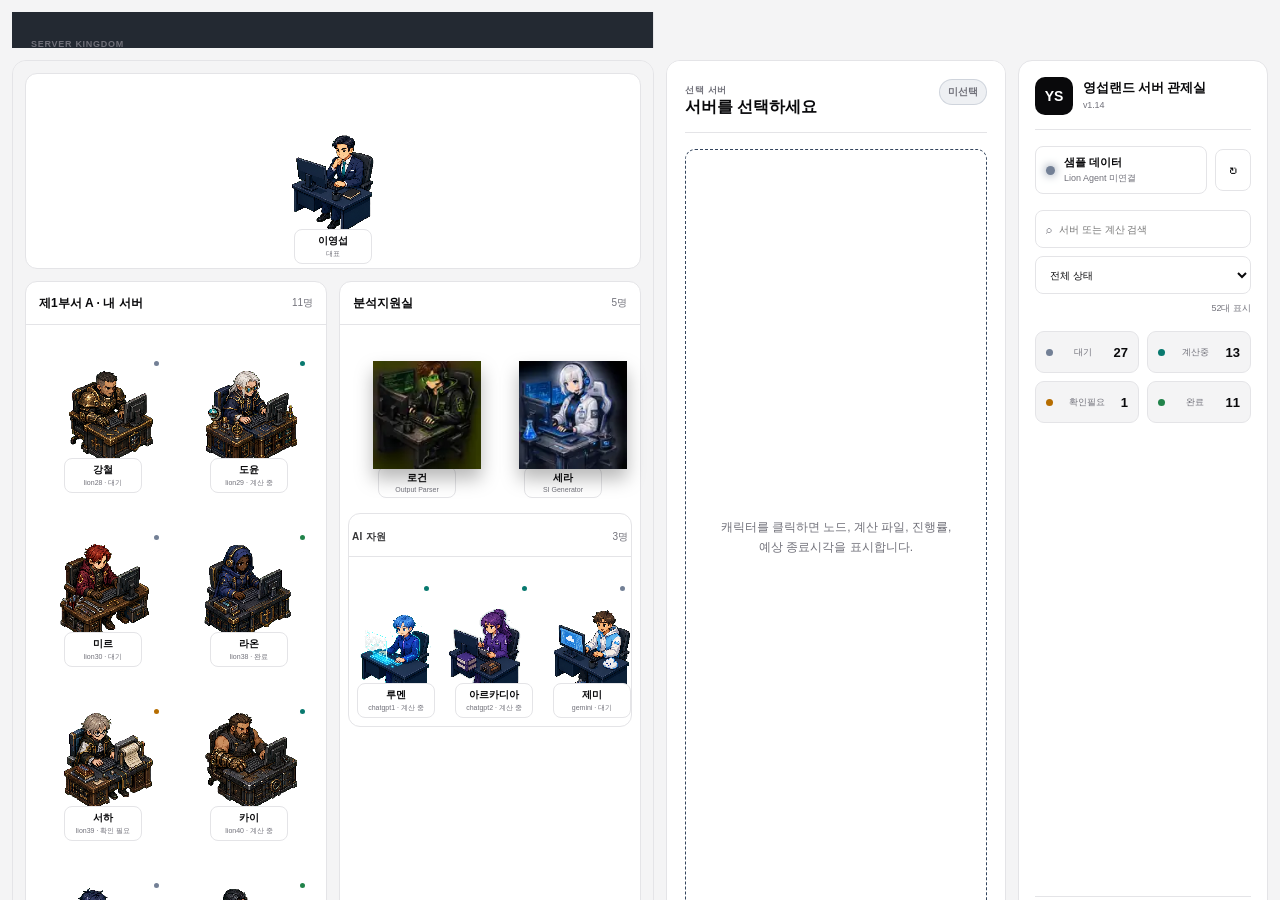
==== commit 77b2c141: "Merge AI resources into top research support office" ====
--- a/index.html
+++ b/index.html
@@ -10,6 +10,7 @@
   <link rel="stylesheet" href="game-ui.css?v=20260727-03" />
   <link rel="stylesheet" href="research-tools.css?v=20260727-04" />
   <link rel="stylesheet" href="isometric-office.css?v=20260727-11" />
+  <link rel="stylesheet" href="office-layout-order.css?v=20260804-01" />
   <link rel="stylesheet" href="ui-enhancements.css?v=20260727-12" />
 </head>
 <body class="characters-only-layout no-server-org">
@@ -17,7 +18,7 @@
     <header class="topbar layout-hidden">
       <div class="brand">
         <div class="brand-mark">YS</div>
-        <div><h1>영섭랜드 서버 관제실 <small>v1.13</small></h1></div>
+        <div><h1>영섭랜드 서버 관제실 <small>v1.14</small></h1></div>
       </div>
       <div class="connection-cluster" aria-label="실시간 연결 상태">
         <button id="connectionBtn" class="connection-button" type="button"><span id="connectionDot" class="connection-dot offline"></span><span><strong id="connectionLabel">샘플 데이터</strong><small id="lastSyncLabel">Lion Agent 미연결</small></span></button>
@@ -66,6 +67,6 @@
 
   <dialog id="taskDialog"><form id="taskForm" method="dialog"><div class="dialog-header"><div><span class="eyebrow">새 계산</span><h2>계산 작업 등록</h2></div><button type="button" id="closeDialogBtn" class="icon-btn">×</button></div><label>작업명<input id="taskTitleInput" required placeholder="예: FeNO7 quartet Fe–N scan" /></label><label>프로젝트<input id="taskProjectInput" required placeholder="예: FeNO6 / FeNO7" /></label><label>우선순위<select id="taskPriorityInput"><option value="high">높음</option><option value="medium" selected>중간</option><option value="low">낮음</option></select></label><label>담당 서버<select id="taskServerInput"></select></label><div class="dialog-actions"><button type="button" id="cancelDialogBtn" class="btn secondary">취소</button><button type="submit" class="btn primary">등록</button></div></form></dialog>
 
-  <script src="app.js?v=20260727-03"></script><script src="live.js?v=20260727-12"></script><script src="isometric-office.js?v=20260727-11"></script><script src="game-ui.js?v=20260727-03"></script><script src="ui-enhancements.js?v=20260727-12"></script><script src="auto-connect.js?v=20260727-13"></script>
+  <script src="app.js?v=20260727-03"></script><script src="live.js?v=20260727-12"></script><script src="isometric-office.js?v=20260727-11"></script><script src="game-ui.js?v=20260727-03"></script><script src="ui-enhancements.js?v=20260727-12"></script><script src="auto-connect.js?v=20260727-13"></script><script src="office-layout-order.js?v=20260804-01"></script>
 </body>
 </html>
--- a/office-layout-order.css
+++ b/office-layout-order.css
@@ -0,0 +1,30 @@
+.research-partition > .research-ai-subsection {
+  margin: 0 8px 10px;
+  border: 0;
+  border-top: 2px solid var(--partition-line);
+  border-radius: 0;
+  background: transparent;
+}
+
+.research-partition > .research-ai-subsection > .partition-title {
+  padding: 9px 3px 5px;
+  border-bottom: 0;
+}
+
+.research-partition > .research-ai-subsection > .partition-title strong {
+  font-size: 10px;
+  letter-spacing: .04em;
+  opacity: .82;
+}
+
+.research-partition > .research-ai-subsection > .partition-character-grid {
+  grid-template-columns: repeat(3, minmax(92px, 1fr));
+  min-height: 154px;
+  padding: 3px 0 4px;
+}
+
+@media (max-width: 900px) {
+  .research-partition > .research-ai-subsection > .partition-character-grid {
+    grid-template-columns: repeat(auto-fit, minmax(92px, 1fr));
+  }
+}
--- a/ui-enhancements.css
+++ b/ui-enhancements.css
@@ -1,127 +1 @@
-.office-filter-tools {
-  display: flex;
-  align-items: center;
-  gap: 6px;
-  min-width: 0;
-  padding-left: 6px;
-  border-left: 1px solid var(--line);
-}
-
-.office-search-box {
-  display: flex;
-  align-items: center;
-  gap: 5px;
-  width: 190px;
-  min-width: 120px;
-  color: var(--muted);
-}
-
-.office-search-box input {
-  min-width: 0;
-  height: 34px;
-  padding: 7px 9px;
-  font-size: 10px;
-}
-
-.office-status-filter {
-  width: 98px;
-  height: 34px;
-  padding: 6px 8px;
-  font-size: 9px;
-}
-
-.office-visible-count {
-  color: var(--muted);
-  font-size: 8px;
-  white-space: nowrap;
-}
-
-.agent-setup-link {
-  display: inline-flex;
-  align-items: center;
-  justify-content: center;
-  height: 34px;
-  padding: 0 9px;
-  border: 1px solid var(--line);
-  border-radius: 9px;
-  background: var(--panel-2);
-  color: var(--text);
-  font-size: 9px;
-  font-weight: 800;
-  text-decoration: none;
-  white-space: nowrap;
-}
-
-.agent-setup-link:hover {
-  border-color: var(--accent);
-  box-shadow: 0 0 0 3px var(--focus-ring);
-}
-
-.office-status-dot {
-  position: absolute;
-  z-index: 12;
-  top: 24px;
-  right: 12px;
-  width: 10px;
-  height: 10px;
-  border: 2px solid var(--name-bg);
-  border-radius: 50%;
-  background: var(--waiting);
-  box-shadow: 0 0 8px currentColor;
-}
-
-.office-status-dot.running { color: var(--running); background: var(--running); }
-.office-status-dot.waiting { color: var(--waiting); background: var(--waiting); }
-.office-status-dot.warning { color: var(--warning); background: var(--warning); }
-.office-status-dot.done { color: var(--done); background: var(--done); }
-
-.office-character.status-running .character-body {
-  animation: liveWorkerPulse 1.15s steps(2, end) infinite;
-}
-
-.office-character.status-warning .character-name {
-  border-color: color-mix(in srgb, var(--warning) 68%, var(--partition-line));
-}
-
-.office-character.status-done .character-body {
-  filter: drop-shadow(0 0 5px color-mix(in srgb, var(--done) 55%, transparent));
-}
-
-@keyframes liveWorkerPulse {
-  0%, 100% { transform: translateY(0); }
-  50% { transform: translateY(2px); }
-}
-
-html[data-theme="light"] .office-control-dock {
-  background: rgba(255, 255, 255, .92);
-  box-shadow: 0 14px 32px rgba(58, 82, 108, .18);
-}
-
-html[data-theme="light"] .department-partition,
-html[data-theme="light"] .owner-partition {
-  box-shadow: 0 10px 25px rgba(72, 78, 84, .10);
-}
-
-html[data-theme="light"] .characters-only-layout .side-panel {
-  background: rgba(239, 245, 251, .96);
-}
-
-html[data-theme="light"] .detail-card,
-html[data-theme="light"] .todo-card,
-html[data-theme="light"] .event-console {
-  box-shadow: 0 8px 22px rgba(55, 82, 108, .10);
-}
-
-@media (max-width: 1450px) {
-  .office-filter-tools { display: none; }
-}
-
-@media (max-width: 700px) {
-  .office-control-dock {
-    right: 10px;
-    left: 10px;
-    bottom: 10px;
-    max-width: none !important;
-    flex-wrap: wrap;
-  }
-}
+:root,html[data-theme='light'],html[data-theme='dark']{--background:0 0% 100%;--foreground:240 10% 3.9%;--card:0 0% 100%;--card-foreground:240 10% 3.9%;--muted-surface:240 4.8% 95.9%;--muted-foreground:240 3.8% 46.1%;--border-color:240 5.9% 90%;--radius:14px;--bg:hsl(240 5% 96%);--panel:hsl(var(--card));--panel-2:hsl(240 5% 97%);--panel-3:hsl(240 5% 94%);--line:hsl(var(--border-color));--text:hsl(var(--foreground));--muted:hsl(var(--muted-foreground));--accent:hsl(var(--foreground));--accent-2:hsl(var(--foreground));--shadow:none;--focus-ring:rgba(24,24,27,.12);--map-bg:hsl(240 5% 96%);--partition-bg:hsl(var(--card));--partition-line:hsl(var(--border-color));--partition-title:hsl(var(--foreground));--name-bg:hsl(var(--card));--name-text:hsl(var(--foreground));--bubble-bg:hsl(var(--card));--bubble-text:hsl(var(--foreground));}html,body{background:var(--bg) !important;color:var(--text) !important;}body{background-image:none !important;}.characters-only-layout,.characters-only-layout .app-shell{width:100%;min-height:100dvh;height:100dvh;overflow:hidden;}.characters-only-layout .workspace{display:grid !important;grid-template-columns:minmax(480px,1fr) minmax(300px,340px) 250px !important;gap:12px;width:100% !important;height:100dvh !important;min-height:0 !important;margin:0;padding:12px;overflow:hidden;align-items:stretch;background:var(--bg);}.characters-only-layout .org-map-panel,.characters-only-layout .side-panel,.characters-only-layout .office-control-dock.control-rail{min-width:0;min-height:0;height:calc(100dvh - 24px) !important;border:1px solid var(--line) !important;border-radius:var(--radius) !important;background:var(--panel) !important;box-shadow:none !important;overflow:auto;}.characters-only-layout .org-map-panel{grid-column:1;width:auto !important;padding:0 !important;margin:0 !important;}.characters-only-layout .side-panel{grid-column:2;display:block !important;position:relative !important;top:auto !important;width:auto !important;padding:0 !important;border-left:1px solid var(--line) !important;}.characters-only-layout .office-control-dock.control-rail{grid-column:3;position:relative !important;inset:auto !important;z-index:2;display:flex !important;flex-direction:column;align-items:stretch;gap:16px;max-width:none !important;padding:16px;backdrop-filter:none !important;}.character-office-world{width:100%;min-height:100%;padding:12px;background:var(--bg) !important;}.owner-partition,.department-partition{border:1px solid var(--line) !important;border-radius:12px !important;background:var(--panel) !important;box-shadow:none !important;}.owner-partition{min-height:150px;margin-bottom:12px;}.department-partition-grid{gap:12px;padding-bottom:0;}.partition-title{min-height:43px;padding:11px 13px;border-bottom:1px solid var(--line) !important;color:var(--text) !important;}.partition-title strong{font-size:12px;font-weight:700;}.partition-title span{font-size:10px;color:var(--muted);opacity:1;}.partition-character-grid{gap:12px 6px;min-height:164px;padding:10px 7px 11px;}.office-character,.owner-character{transition:transform 120ms ease;}.office-character:hover{transform:translateY(-2px);filter:none;}.character-name{border:1px solid var(--line) !important;border-radius:8px;background:var(--panel) !important;color:var(--text) !important;box-shadow:none !important;}.character-name strong{font-size:10px;}.character-name small{color:var(--muted);opacity:1;}.office-status-dot{position:absolute;z-index:12;top:24px;right:12px;width:9px;height:9px;border:2px solid var(--panel);border-radius:50%;background:var(--waiting);box-shadow:none !important;}.office-status-dot.running{color:var(--running);background:var(--running);}.office-status-dot.waiting{color:var(--waiting);background:var(--waiting);}.office-status-dot.warning{color:var(--warning);background:var(--warning);}.office-status-dot.done{color:var(--done);background:var(--done);}.speech-bubble,.minimal-hidden-control,.agent-setup-link,#themeToggleBtn,#addTaskBtn,#markDoneBtn,#needsReviewBtn,.todo-card,.event-console{display:none !important;}.characters-only-layout *,.characters-only-layout *::before,.characters-only-layout *::after{animation:none !important;backdrop-filter:none !important;}.characters-only-layout .side-panel .detail-card{height:100%;min-height:0;margin:0;padding:18px;overflow:auto;border:0 !important;border-radius:0 !important;background:var(--panel) !important;box-shadow:none !important;}.section-title-row{padding-bottom:14px;border-bottom:1px solid var(--line);}.section-title-row h2{font-size:16px;color:var(--text);}.eyebrow{color:var(--muted) !important;font-size:9px;letter-spacing:.08em;}.empty-state{min-height:calc(100% - 60px);display:grid;place-items:center;padding:28px;color:var(--muted);text-align:center;line-height:1.65;}.detail-content{padding-top:16px;}.live-summary,.info-grid,.progress-block,.detail-list{border-color:var(--line) !important;background:hsl(var(--muted-surface)) !important;box-shadow:none !important;}.live-summary,.info-grid{gap:1px;overflow:hidden;border:1px solid var(--line);border-radius:10px;background:var(--line) !important;}.live-summary>div,.info-grid>div{background:var(--panel);}.progress-track{background:hsl(240 5% 90%) !important;}.progress-fill{background:hsl(var(--foreground)) !important;}.detail-actions.three{grid-template-columns:1fr !important;}.btn,.speed-btn,.icon-action,.connection-button,input,select,textarea{border:1px solid var(--line) !important;border-radius:8px !important;background:var(--panel) !important;color:var(--text) !important;box-shadow:none !important;}.btn:hover,.speed-btn:hover,.icon-action:hover,.connection-button:hover{transform:none !important;border-color:hsl(240 5% 65%) !important;}.btn.primary{border-color:hsl(var(--foreground)) !important;background:hsl(var(--foreground)) !important;color:hsl(var(--background)) !important;}.btn.secondary{background:var(--panel) !important;}.btn.danger{border-color:hsl(0 72% 85%) !important;background:var(--panel) !important;color:hsl(0 72% 45%) !important;}.control-rail .brand{display:flex;align-items:center;gap:10px;padding-bottom:14px;border-bottom:1px solid var(--line);}.control-rail .brand-mark{width:38px;height:38px;border-radius:10px;background:hsl(var(--foreground)) !important;color:hsl(var(--background));box-shadow:none !important;font-size:14px;}.control-rail .brand h1{margin:0;font-size:13px;line-height:1.3;letter-spacing:-.01em;}.control-rail .brand h1 small{display:block;margin-top:3px;color:var(--muted);font-size:9px;font-weight:500;}.control-rail .connection-cluster{display:grid;grid-template-columns:minmax(0,1fr) 36px;gap:8px;width:100%;}.control-rail .connection-button{grid-column:1;width:100%;min-width:0;max-width:none !important;min-height:42px;padding:8px 10px;text-align:left;}.control-rail .connection-button strong,.control-rail .connection-button small{display:block;overflow:hidden;white-space:nowrap;text-overflow:ellipsis;}.control-rail .connection-button strong{font-size:11px;}.control-rail .connection-button small{margin-top:2px;color:var(--muted);font-size:9px;}.control-rail #refreshLiveBtn{grid-column:2;width:36px;min-width:36px;height:42px;padding:0;}.office-filter-tools{display:grid !important;grid-template-columns:1fr;gap:8px;width:100%;min-width:0;padding:0;border:0;}.office-search-box{display:flex;align-items:center;gap:7px;width:100%;min-width:0;height:38px;padding:0 10px;border:1px solid var(--line);border-radius:8px;color:var(--muted);background:var(--panel);}.office-search-box input{width:100%;min-width:0;height:34px;padding:0;border:0 !important;outline:0;background:transparent !important;font-size:10px;}.office-status-filter{width:100%;height:38px;padding:0 10px;font-size:10px;}.office-visible-count{color:var(--muted);font-size:9px;text-align:right;white-space:nowrap;}.control-rail .status-strip{display:grid !important;grid-template-columns:repeat(2,minmax(0,1fr));gap:8px;width:100%;color:var(--muted);white-space:normal;}.control-rail .status-strip span{display:flex;align-items:center;justify-content:space-between;gap:7px;min-width:0;min-height:42px;padding:9px 10px;border:1px solid var(--line);border-radius:9px;background:hsl(var(--muted-surface));font-size:9px;}.control-rail .status-strip b{color:var(--text);font-size:13px;}.control-rail .status-strip .hidden{display:none !important;}.dot{width:7px;height:7px;box-shadow:none !important;}.control-rail-footer{display:flex;align-items:center;justify-content:space-between;gap:8px;margin-top:auto;padding-top:13px;border-top:1px solid var(--line);color:var(--muted);font-size:8px;letter-spacing:.08em;}.control-rail-footer strong{color:var(--text);font-size:8px;}@media (max-width:1180px){.characters-only-layout .workspace{grid-template-columns:minmax(430px,1fr) 300px 230px !important;}}@media (max-width:1020px){.characters-only-layout,.characters-only-layout .app-shell{height:auto;min-height:100dvh;overflow:auto;}.characters-only-layout .workspace{grid-template-columns:minmax(0,1fr) 300px !important;grid-template-rows:minmax(680px,1fr) auto;height:auto !important;min-height:100dvh !important;overflow:visible;}.characters-only-layout .org-map-panel,.characters-only-layout .side-panel{height:calc(100dvh - 24px) !important;}.characters-only-layout .office-control-dock.control-rail{grid-column:1 / -1;grid-row:2;height:auto !important;min-height:0;}}@media (max-width:760px){.characters-only-layout .workspace{display:block !important;padding:8px;}.characters-only-layout .org-map-panel,.characters-only-layout .side-panel,.characters-only-layout .office-control-dock.control-rail{width:100% !important;height:auto !important;min-height:0;margin-bottom:8px;}.characters-only-layout .org-map-panel{min-height:75dvh;}.department-partition-grid{grid-template-columns:1fr;}}
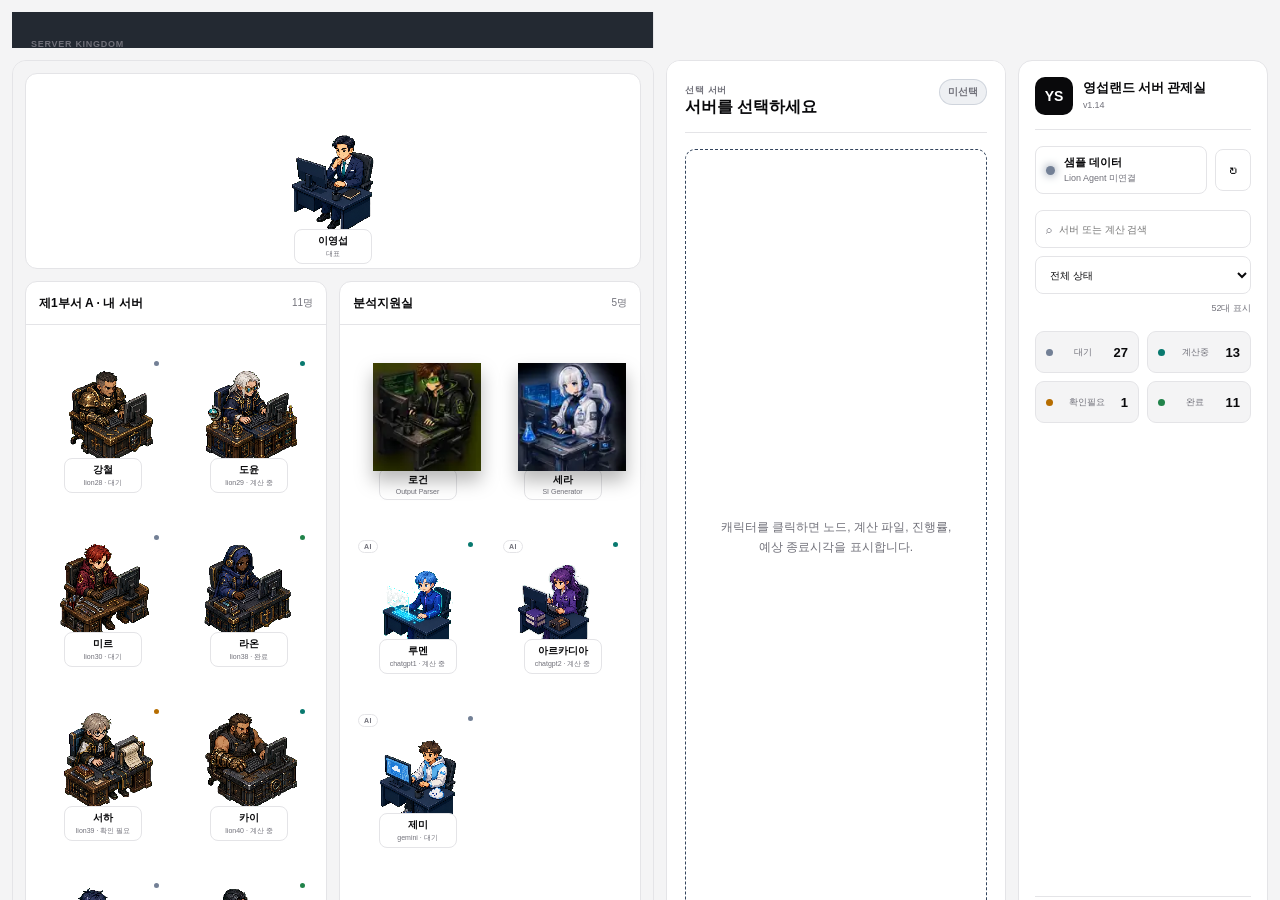
==== commit 253ac622: "Refresh unified research office assets" ====
--- a/index.html
+++ b/index.html
@@ -1,17 +1,17 @@
 <!DOCTYPE html>
-<html lang="ko" data-theme="dark">
+<html lang="ko" data-theme="light">
 <head>
   <meta charset="UTF-8" />
   <meta name="viewport" content="width=device-width, initial-scale=1.0" />
-  <meta name="color-scheme" content="dark light" />
+  <meta name="color-scheme" content="light" />
   <title>영섭랜드 · 서버 관제실</title>
   <link rel="stylesheet" href="style.css?v=20260727-03" />
   <link rel="stylesheet" href="live.css?v=20260727-03" />
   <link rel="stylesheet" href="game-ui.css?v=20260727-03" />
   <link rel="stylesheet" href="research-tools.css?v=20260727-04" />
   <link rel="stylesheet" href="isometric-office.css?v=20260727-11" />
-  <link rel="stylesheet" href="office-layout-order.css?v=20260804-01" />
-  <link rel="stylesheet" href="ui-enhancements.css?v=20260727-12" />
+  <link rel="stylesheet" href="office-layout-order.css?v=20260804-02" />
+  <link rel="stylesheet" href="ui-enhancements.css?v=20260804-02" />
 </head>
 <body class="characters-only-layout no-server-org">
   <div class="app-shell">
@@ -67,6 +67,6 @@
 
   <dialog id="taskDialog"><form id="taskForm" method="dialog"><div class="dialog-header"><div><span class="eyebrow">새 계산</span><h2>계산 작업 등록</h2></div><button type="button" id="closeDialogBtn" class="icon-btn">×</button></div><label>작업명<input id="taskTitleInput" required placeholder="예: FeNO7 quartet Fe–N scan" /></label><label>프로젝트<input id="taskProjectInput" required placeholder="예: FeNO6 / FeNO7" /></label><label>우선순위<select id="taskPriorityInput"><option value="high">높음</option><option value="medium" selected>중간</option><option value="low">낮음</option></select></label><label>담당 서버<select id="taskServerInput"></select></label><div class="dialog-actions"><button type="button" id="cancelDialogBtn" class="btn secondary">취소</button><button type="submit" class="btn primary">등록</button></div></form></dialog>
 
-  <script src="app.js?v=20260727-03"></script><script src="live.js?v=20260727-12"></script><script src="isometric-office.js?v=20260727-11"></script><script src="game-ui.js?v=20260727-03"></script><script src="ui-enhancements.js?v=20260727-12"></script><script src="auto-connect.js?v=20260727-13"></script><script src="office-layout-order.js?v=20260804-01"></script>
+  <script src="app.js?v=20260727-03"></script><script src="live.js?v=20260727-12"></script><script src="isometric-office.js?v=20260727-11"></script><script src="game-ui.js?v=20260727-03"></script><script src="ui-enhancements.js?v=20260804-02"></script><script src="auto-connect.js?v=20260727-13"></script><script src="office-layout-order.js?v=20260804-02"></script>
 </body>
-</html>
+</html>
--- a/office-layout-order.css
+++ b/office-layout-order.css
@@ -1,30 +1,33 @@
-.research-partition > .research-ai-subsection {
-  margin: 0 8px 10px;
-  border: 0;
-  border-top: 2px solid var(--partition-line);
-  border-radius: 0;
-  background: transparent;
+.research-partition > .research-grid {
+  grid-template-columns: repeat(auto-fit, minmax(92px, 1fr));
+  align-content: start;
+  min-height: 332px;
+  padding: 12px 8px 14px;
 }
 
-.research-partition > .research-ai-subsection > .partition-title {
-  padding: 9px 3px 5px;
-  border-bottom: 0;
+.research-partition .research-ai-character {
+  margin: 0;
 }
 
-.research-partition > .research-ai-subsection > .partition-title strong {
-  font-size: 10px;
-  letter-spacing: .04em;
-  opacity: .82;
-}
-
-.research-partition > .research-ai-subsection > .partition-character-grid {
-  grid-template-columns: repeat(3, minmax(92px, 1fr));
-  min-height: 154px;
-  padding: 3px 0 4px;
+.research-partition .research-ai-character::before {
+  content: "AI";
+  position: absolute;
+  z-index: 3;
+  top: 24px;
+  left: 10px;
+  padding: 2px 5px;
+  border: 1px solid var(--line, var(--partition-line));
+  border-radius: 999px;
+  background: var(--panel, var(--name-bg));
+  color: var(--muted, var(--name-text));
+  font-size: 7px;
+  font-weight: 800;
+  letter-spacing: .08em;
 }
 
 @media (max-width: 900px) {
-  .research-partition > .research-ai-subsection > .partition-character-grid {
+  .research-partition > .research-grid {
     grid-template-columns: repeat(auto-fit, minmax(92px, 1fr));
+    min-height: 0;
   }
 }
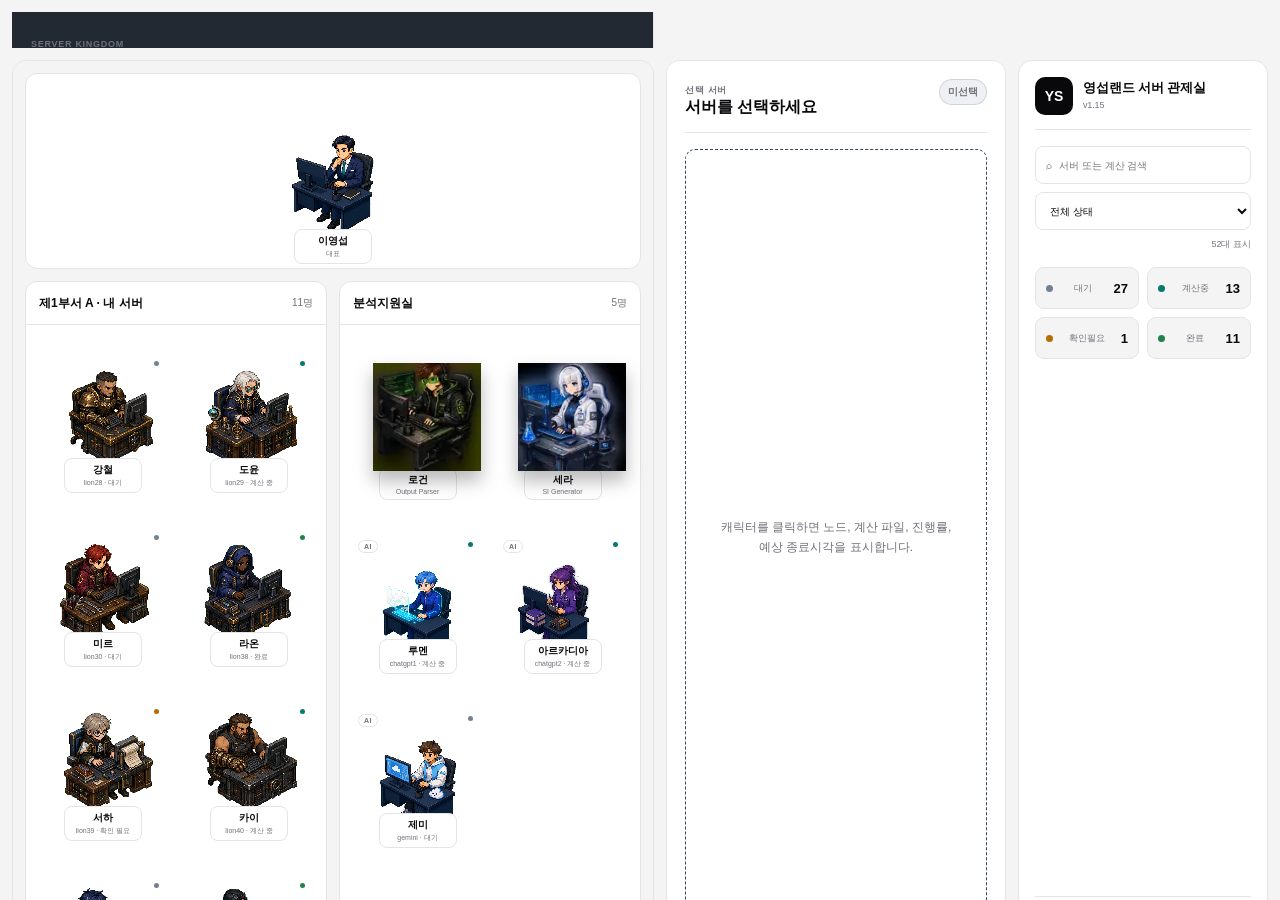
==== commit fe0767d0: "Delete obsolete Lion connection controls" ====
--- a/index.html
+++ b/index.html
@@ -18,12 +18,7 @@
     <header class="topbar layout-hidden">
       <div class="brand">
         <div class="brand-mark">YS</div>
-        <div><h1>영섭랜드 서버 관제실 <small>v1.14</small></h1></div>
-      </div>
-      <div class="connection-cluster" aria-label="실시간 연결 상태">
-        <button id="connectionBtn" class="connection-button" type="button"><span id="connectionDot" class="connection-dot offline"></span><span><strong id="connectionLabel">샘플 데이터</strong><small id="lastSyncLabel">Lion Agent 미연결</small></span></button>
-        <button id="refreshLiveBtn" class="icon-action" type="button" title="실시간 상태 새로고침" aria-label="실시간 상태 새로고침">↻</button>
-        <button id="themeToggleBtn" class="icon-action" type="button" title="라이트/다크 모드 전환" aria-label="라이트/다크 모드 전환">☾</button>
+        <div><h1>영섭랜드 서버 관제실 <small>v1.15</small></h1></div>
       </div>
       <div class="top-actions">
         <button id="pauseBtn" class="btn secondary">샘플 진행 일시정지</button>
@@ -63,10 +58,8 @@
     <footer class="event-console"><div class="console-heading"><h2>이벤트 로그</h2><button id="clearLogBtn" class="text-btn">로그 비우기</button></div><div id="eventLog" class="event-log"></div></footer>
   </div>
 
-  <dialog id="connectionDialog" class="connection-dialog"><form id="connectionForm" method="dialog"><div class="dialog-header"><div><span class="eyebrow">LION LIVE BRIDGE</span><h2>Lion Agent 연결</h2></div><button type="button" id="closeConnectionDialogBtn" class="icon-btn">×</button></div><div class="connection-guide"><strong>브라우저가 Lion에 직접 로그인하지 않습니다.</strong><p>저장소를 최신화한 뒤 루트의 <code>connect_ys_empire.bat</code>을 실행하면 SSH 확인, 토큰 생성, Agent 실행, 웹 자동 연결까지 처리합니다. <a href="agent-setup.html" target="_blank" rel="noopener">SSH 자동 로그인 설정 안내 열기</a></p></div><label>Agent 주소<input id="agentEndpointInput" type="url" required value="http://127.0.0.1:8765" /></label><label>접근 토큰<input id="agentTokenInput" type="password" autocomplete="off" placeholder="config.json의 api_token" /><small>토큰은 현재 브라우저 탭의 sessionStorage에만 저장됩니다.</small></label><label>자동 갱신<select id="pollIntervalInput"><option value="5000">5초</option><option value="10000" selected>10초</option><option value="30000">30초</option><option value="0">수동 갱신</option></select></label><div id="connectionTestResult" class="connection-test-result neutral">Agent를 실행한 뒤 연결 테스트를 누르세요.</div><div class="dialog-actions spread"><button type="button" id="disconnectAgentBtn" class="btn danger">연결 해제</button><div><button type="button" id="testAgentBtn" class="btn secondary">연결 테스트</button><button type="submit" class="btn primary">저장하고 연결</button></div></div></form></dialog>
-
   <dialog id="taskDialog"><form id="taskForm" method="dialog"><div class="dialog-header"><div><span class="eyebrow">새 계산</span><h2>계산 작업 등록</h2></div><button type="button" id="closeDialogBtn" class="icon-btn">×</button></div><label>작업명<input id="taskTitleInput" required placeholder="예: FeNO7 quartet Fe–N scan" /></label><label>프로젝트<input id="taskProjectInput" required placeholder="예: FeNO6 / FeNO7" /></label><label>우선순위<select id="taskPriorityInput"><option value="high">높음</option><option value="medium" selected>중간</option><option value="low">낮음</option></select></label><label>담당 서버<select id="taskServerInput"></select></label><div class="dialog-actions"><button type="button" id="cancelDialogBtn" class="btn secondary">취소</button><button type="submit" class="btn primary">등록</button></div></form></dialog>
 
-  <script src="app.js?v=20260727-03"></script><script src="live.js?v=20260727-12"></script><script src="isometric-office.js?v=20260727-11"></script><script src="game-ui.js?v=20260727-03"></script><script src="ui-enhancements.js?v=20260804-02"></script><script src="auto-connect.js?v=20260727-13"></script><script src="office-layout-order.js?v=20260804-02"></script>
+  <script src="app.js?v=20260727-03"></script><script src="live.js?v=20260727-12"></script><script src="isometric-office.js?v=20260727-11"></script><script src="game-ui.js?v=20260727-03"></script><script src="ui-enhancements.js?v=20260804-03"></script><script src="office-layout-order.js?v=20260804-02"></script>
 </body>
 </html>
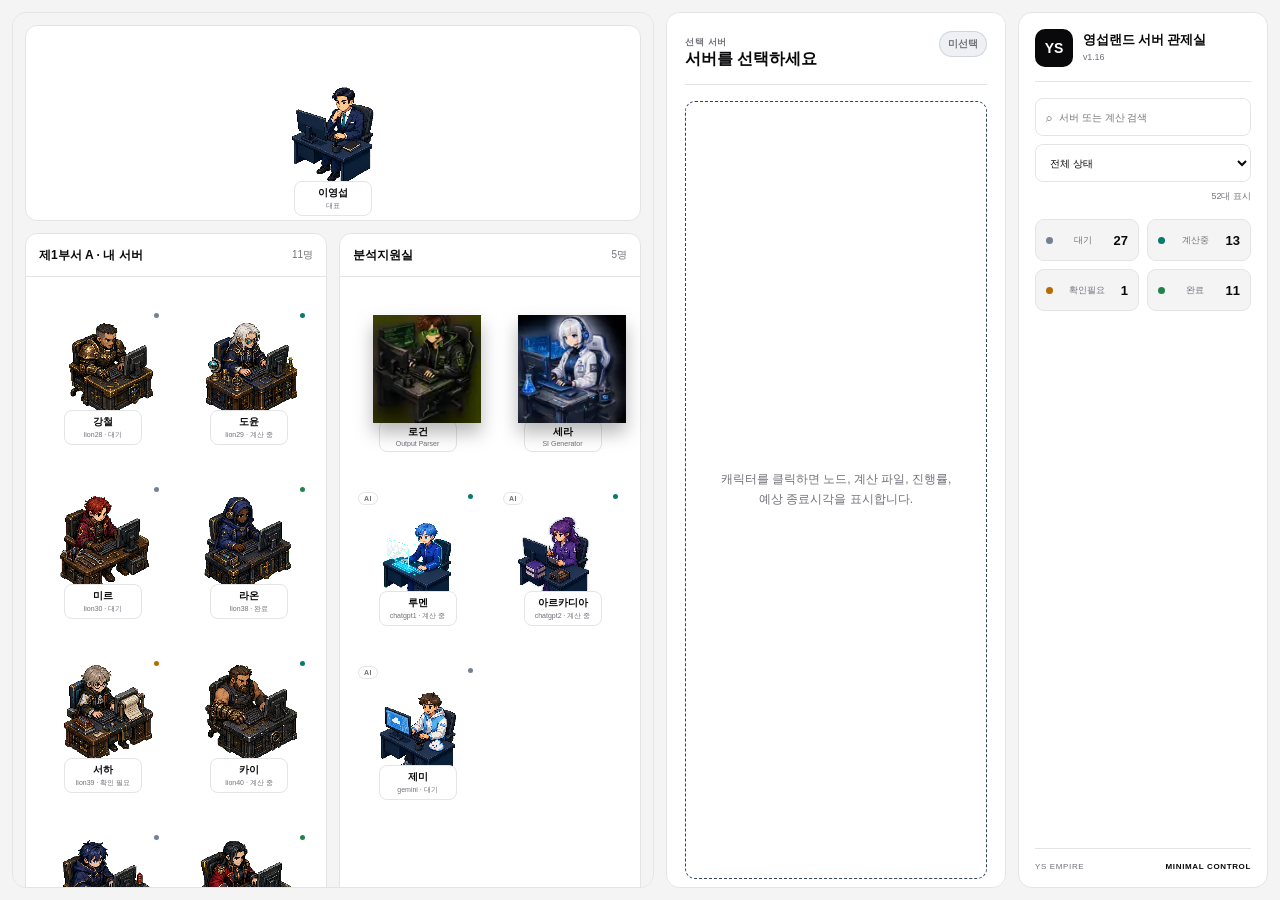
==== commit c2e3fde6: "Remove obsolete Server Kingdom navigation" ====
--- a/index.html
+++ b/index.html
@@ -7,18 +7,17 @@
   <title>영섭랜드 · 서버 관제실</title>
   <link rel="stylesheet" href="style.css?v=20260727-03" />
   <link rel="stylesheet" href="live.css?v=20260727-03" />
-  <link rel="stylesheet" href="game-ui.css?v=20260727-03" />
   <link rel="stylesheet" href="research-tools.css?v=20260727-04" />
   <link rel="stylesheet" href="isometric-office.css?v=20260727-11" />
   <link rel="stylesheet" href="office-layout-order.css?v=20260804-02" />
-  <link rel="stylesheet" href="ui-enhancements.css?v=20260804-02" />
+  <link rel="stylesheet" href="ui-enhancements.css?v=20260804-04" />
 </head>
 <body class="characters-only-layout no-server-org">
   <div class="app-shell">
     <header class="topbar layout-hidden">
       <div class="brand">
         <div class="brand-mark">YS</div>
-        <div><h1>영섭랜드 서버 관제실 <small>v1.15</small></h1></div>
+        <div><h1>영섭랜드 서버 관제실 <small>v1.16</small></h1></div>
       </div>
       <div class="top-actions">
         <button id="pauseBtn" class="btn secondary">샘플 진행 일시정지</button>
@@ -60,6 +59,6 @@
 
   <dialog id="taskDialog"><form id="taskForm" method="dialog"><div class="dialog-header"><div><span class="eyebrow">새 계산</span><h2>계산 작업 등록</h2></div><button type="button" id="closeDialogBtn" class="icon-btn">×</button></div><label>작업명<input id="taskTitleInput" required placeholder="예: FeNO7 quartet Fe–N scan" /></label><label>프로젝트<input id="taskProjectInput" required placeholder="예: FeNO6 / FeNO7" /></label><label>우선순위<select id="taskPriorityInput"><option value="high">높음</option><option value="medium" selected>중간</option><option value="low">낮음</option></select></label><label>담당 서버<select id="taskServerInput"></select></label><div class="dialog-actions"><button type="button" id="cancelDialogBtn" class="btn secondary">취소</button><button type="submit" class="btn primary">등록</button></div></form></dialog>
 
-  <script src="app.js?v=20260727-03"></script><script src="live.js?v=20260727-12"></script><script src="isometric-office.js?v=20260727-11"></script><script src="game-ui.js?v=20260727-03"></script><script src="ui-enhancements.js?v=20260804-03"></script><script src="office-layout-order.js?v=20260804-02"></script>
+  <script src="app.js?v=20260727-03"></script><script src="live.js?v=20260727-12"></script><script src="isometric-office.js?v=20260727-11"></script><script src="ui-enhancements.js?v=20260804-04"></script><script src="office-layout-order.js?v=20260804-02"></script>
 </body>
 </html>
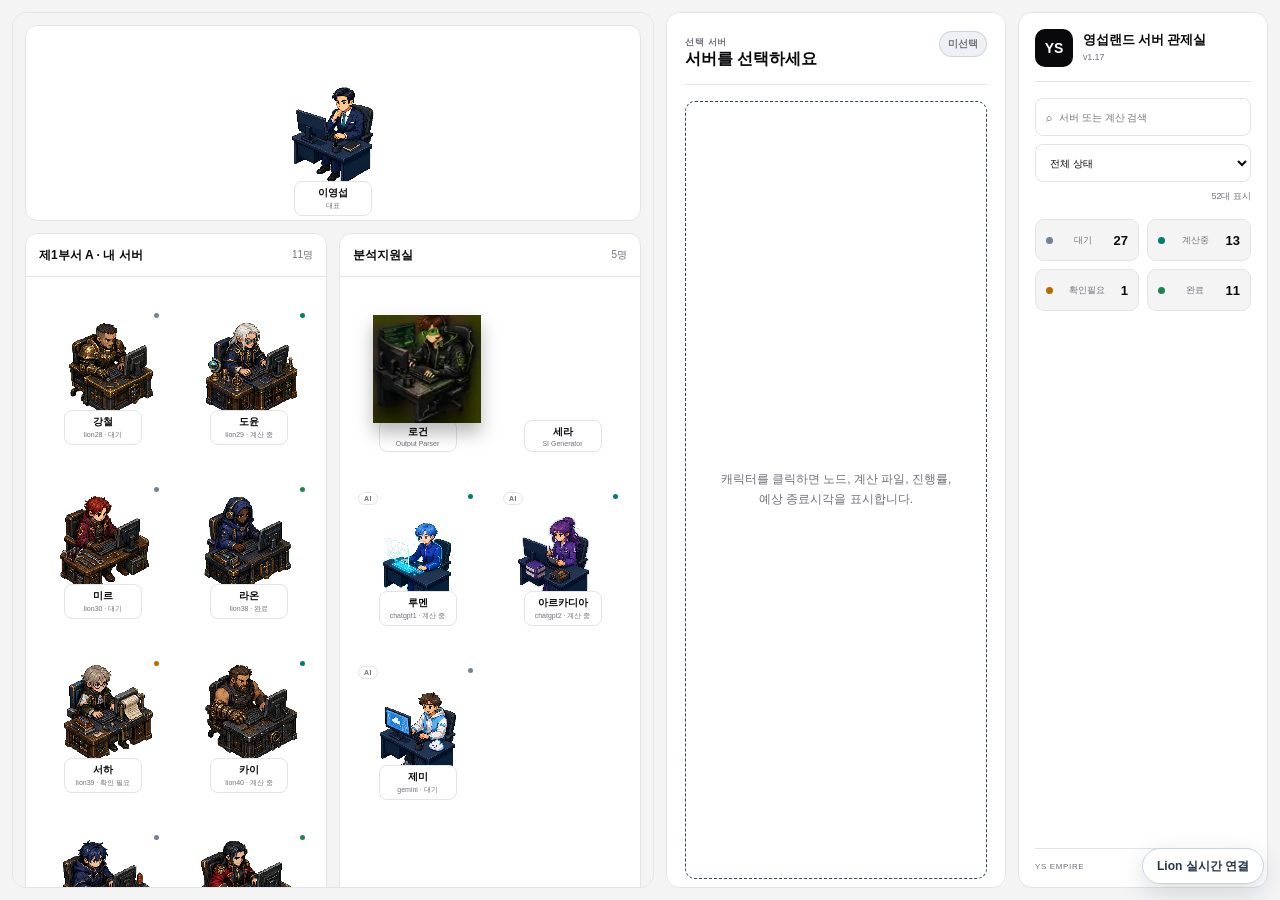
==== commit fd280589: "Enable automatic Lion status on site load" ====
--- a/index.html
+++ b/index.html
@@ -17,7 +17,7 @@
     <header class="topbar layout-hidden">
       <div class="brand">
         <div class="brand-mark">YS</div>
-        <div><h1>영섭랜드 서버 관제실 <small>v1.16</small></h1></div>
+        <div><h1>영섭랜드 서버 관제실 <small>v1.17</small></h1></div>
       </div>
       <div class="top-actions">
         <button id="pauseBtn" class="btn secondary">샘플 진행 일시정지</button>
@@ -59,6 +59,6 @@
 
   <dialog id="taskDialog"><form id="taskForm" method="dialog"><div class="dialog-header"><div><span class="eyebrow">새 계산</span><h2>계산 작업 등록</h2></div><button type="button" id="closeDialogBtn" class="icon-btn">×</button></div><label>작업명<input id="taskTitleInput" required placeholder="예: FeNO7 quartet Fe–N scan" /></label><label>프로젝트<input id="taskProjectInput" required placeholder="예: FeNO6 / FeNO7" /></label><label>우선순위<select id="taskPriorityInput"><option value="high">높음</option><option value="medium" selected>중간</option><option value="low">낮음</option></select></label><label>담당 서버<select id="taskServerInput"></select></label><div class="dialog-actions"><button type="button" id="cancelDialogBtn" class="btn secondary">취소</button><button type="submit" class="btn primary">등록</button></div></form></dialog>
 
-  <script src="app.js?v=20260727-03"></script><script src="live.js?v=20260727-12"></script><script src="isometric-office.js?v=20260727-11"></script><script src="ui-enhancements.js?v=20260804-04"></script><script src="office-layout-order.js?v=20260804-02"></script>
+  <script src="auto-connect.js?v=20260805-01"></script><script src="app.js?v=20260727-03"></script><script src="live.js?v=20260727-12"></script><script src="isometric-office.js?v=20260727-11"></script><script src="ui-enhancements.js?v=20260804-04"></script><script src="office-layout-order.js?v=20260804-02"></script>
 </body>
 </html>
--- a/research-tools.css
+++ b/research-tools.css
@@ -3,3 +3,173 @@
 .office-tools-floor{border-color:var(--line,#34425a);border-radius:18px;background:linear-gradient(145deg,var(--panel,#172033),var(--panel-2,#111827));box-shadow:var(--shadow,0 14px 34px rgba(0,0,0,.2))}.office-tool-grid{margin-top:14px}.office-tool-worker{position:relative;min-height:170px;display:grid;grid-template-columns:150px 1fr;align-items:end;overflow:hidden;background:linear-gradient(180deg,rgba(69,122,155,.12) 0 68%,rgba(8,15,24,.34) 68%);transition:.2s ease}.office-tool-worker:hover{transform:translateY(-2px);border-color:var(--accent,#7dd3fc)}.tool-character{width:144px;height:146px;align-self:end;background-image:url('assets/characters/analysis-future-team.png?v=20260727-02');background-repeat:no-repeat;background-size:200% 100%;background-position:left bottom;filter:drop-shadow(0 10px 9px rgba(0,0,0,.28))}.tool-character-sarah{background-position:right bottom}.tool-speech{position:absolute;z-index:2;top:12px;left:132px;max-width:180px;padding:8px 10px;border:1px solid var(--line,#34425a);border-radius:10px 10px 10px 2px;background:var(--panel,#172033);color:var(--text,#e5e7eb);font-size:10px;box-shadow:0 8px 20px rgba(0,0,0,.15)}.office-tool-worker>div{padding:46px 0 10px}.office-tool-worker strong,.office-tool-worker small{display:block}.office-tool-worker small{margin-top:7px;color:var(--muted,#9ca3af);line-height:1.5}@media(max-width:800px){.office-tool-worker{grid-template-columns:120px 1fr}.tool-character{width:118px;height:130px}.tool-speech{left:106px}}
 /* Dedicated Logan and Sera character art */
 .tool-character-logan{background-image:url('assets/characters/logan-character.svg?v=20260727-01')!important;background-size:100% 100%!important;background-position:center!important;background-repeat:no-repeat!important}.tool-character-sarah{background-image:url('assets/characters/sera-character.svg?v=20260727-01')!important;background-size:100% 100%!important;background-position:center!important;background-repeat:no-repeat!important}
+
+/* Logan research-tools page: light interface aligned with the dedicated Sera screen. */
+html:has(body.tools-page:not(.sera-page)){
+  color-scheme:light;
+  background:#f4f4f5;
+}
+body.tools-page:not(.sera-page){
+  --logan-bg:#f4f4f5;
+  --logan-card:#ffffff;
+  --logan-soft:#f8fafc;
+  --logan-text:#18181b;
+  --logan-muted:#71717a;
+  --logan-line:#e4e4e7;
+  --logan-strong-line:#d4d4d8;
+  --logan-accent:#18181b;
+  min-height:100vh;
+  background:var(--logan-bg);
+  color:var(--logan-text);
+}
+body.tools-page:not(.sera-page) .tools-shell{max-width:1680px}
+body.tools-page:not(.sera-page) .tools-head{
+  padding:18px 20px;
+  margin-bottom:16px;
+  border:1px solid var(--logan-line);
+  border-radius:14px;
+  background:var(--logan-card);
+}
+body.tools-page:not(.sera-page) .tools-head h1,
+body.tools-page:not(.sera-page) .tool-panel h2,
+body.tools-page:not(.sera-page) .form-card h3,
+body.tools-page:not(.sera-page) .employee-mini h2{color:var(--logan-text)}
+body.tools-page:not(.sera-page) .tools-head p,
+body.tools-page:not(.sera-page) .tool-note,
+body.tools-page:not(.sera-page) .employee-mini p,
+body.tools-page:not(.sera-page) .tool-panel>p{color:var(--logan-muted)}
+body.tools-page:not(.sera-page) .tools-head a{
+  display:inline-flex;
+  align-items:center;
+  padding:9px 12px;
+  border:1px solid var(--logan-line);
+  border-radius:8px;
+  background:var(--logan-card);
+  color:var(--logan-text);
+  text-decoration:none;
+}
+body.tools-page:not(.sera-page) .tools-head a:hover{
+  border-color:#a1a1aa;
+  background:var(--logan-soft);
+}
+body.tools-page:not(.sera-page) .employee-mini{
+  border-color:var(--logan-line);
+  background:var(--logan-card);
+  color:var(--logan-text);
+  box-shadow:none;
+}
+body.tools-page:not(.sera-page) .employee-mini.featured{
+  border-color:var(--logan-strong-line);
+  box-shadow:none;
+}
+body.tools-page:not(.sera-page) .employee-mini img{
+  padding:6px;
+  border:1px solid var(--logan-line);
+  border-radius:10px;
+  background:var(--logan-soft);
+}
+body.tools-page:not(.sera-page) .status-chip{
+  background:#ecfdf5;
+  color:#047857;
+}
+body.tools-page:not(.sera-page) .tool-tabs{
+  padding:6px;
+  border:1px solid var(--logan-line);
+  border-radius:12px;
+  background:var(--logan-card);
+}
+body.tools-page:not(.sera-page) .tool-tab,
+body.tools-page:not(.sera-page) .tool-controls button,
+body.tools-page:not(.sera-page) .inline-actions button,
+body.tools-page:not(.sera-page) .generation-bar button,
+body.tools-page:not(.sera-page) .button-like{
+  border-color:var(--logan-line);
+  background:var(--logan-card);
+  color:var(--logan-text);
+}
+body.tools-page:not(.sera-page) .tool-tab:hover,
+body.tools-page:not(.sera-page) .tool-controls button:hover,
+body.tools-page:not(.sera-page) .inline-actions button:hover,
+body.tools-page:not(.sera-page) .generation-bar button:hover,
+body.tools-page:not(.sera-page) .button-like:hover{
+  border-color:#a1a1aa;
+  background:var(--logan-soft);
+}
+body.tools-page:not(.sera-page) .tool-tab.active,
+body.tools-page:not(.sera-page) .primary-large,
+body.tools-page:not(.sera-page) .tool-controls button:not(.secondary){
+  border-color:var(--logan-accent)!important;
+  background:var(--logan-accent)!important;
+  color:#fff!important;
+}
+body.tools-page:not(.sera-page) .secondary{
+  border-color:var(--logan-line)!important;
+  background:var(--logan-card)!important;
+  color:var(--logan-text)!important;
+}
+body.tools-page:not(.sera-page) .tool-panel,
+body.tools-page:not(.sera-page) .form-card,
+body.tools-page:not(.sera-page) .file-row,
+body.tools-page:not(.sera-page) .output-card,
+body.tools-page:not(.sera-page) .progress-box{
+  border-color:var(--logan-line);
+  background:var(--logan-card);
+  color:var(--logan-text);
+  box-shadow:none;
+}
+body.tools-page:not(.sera-page) .drop-zone{
+  border-color:var(--logan-strong-line);
+  background:var(--logan-soft);
+  color:var(--logan-text);
+}
+body.tools-page:not(.sera-page) .drop-zone:hover,
+body.tools-page:not(.sera-page) .drop-zone.drag{
+  border-color:#71717a;
+  background:#f4f4f5;
+}
+body.tools-page:not(.sera-page) .tool-controls select,
+body.tools-page:not(.sera-page) .tool-controls input,
+body.tools-page:not(.sera-page) .form-card input,
+body.tools-page:not(.sera-page) .form-card select,
+body.tools-page:not(.sera-page) .form-card textarea,
+body.tools-page:not(.sera-page) .si-table input,
+body.tools-page:not(.sera-page) .si-table select{
+  border-color:var(--logan-line);
+  background:var(--logan-card);
+  color:var(--logan-text);
+}
+body.tools-page:not(.sera-page) .tool-controls select:focus,
+body.tools-page:not(.sera-page) .tool-controls input:focus,
+body.tools-page:not(.sera-page) .form-card input:focus,
+body.tools-page:not(.sera-page) .form-card select:focus,
+body.tools-page:not(.sera-page) .form-card textarea:focus{
+  outline:2px solid rgba(24,24,27,.12);
+  border-color:#a1a1aa;
+}
+body.tools-page:not(.sera-page) .si-table th,
+body.tools-page:not(.sera-page) .si-table td,
+body.tools-page:not(.sera-page) .output-card th,
+body.tools-page:not(.sera-page) .output-card td{border-color:var(--logan-line)}
+body.tools-page:not(.sera-page) .si-table th{background:var(--logan-soft)}
+body.tools-page:not(.sera-page) .download-link{color:#2563eb}
+body.tools-page:not(.sera-page) .generation-bar{
+  border-top-color:var(--logan-line);
+  background:rgba(255,255,255,.96);
+  backdrop-filter:blur(12px);
+}
+body.tools-page:not(.sera-page) .format-preview{
+  border-color:var(--logan-strong-line);
+  background:var(--logan-soft);
+}
+body.tools-page:not(.sera-page) .mono{
+  padding:12px;
+  border:1px solid var(--logan-line);
+  border-radius:8px;
+  background:var(--logan-soft);
+  color:#27272a;
+}
+@media(max-width:800px){
+  body.tools-page:not(.sera-page) .tools-head{padding:16px}
+  body.tools-page:not(.sera-page) .tool-tabs{overflow-x:auto}
+  body.tools-page:not(.sera-page) .tool-tab{white-space:nowrap}
+}
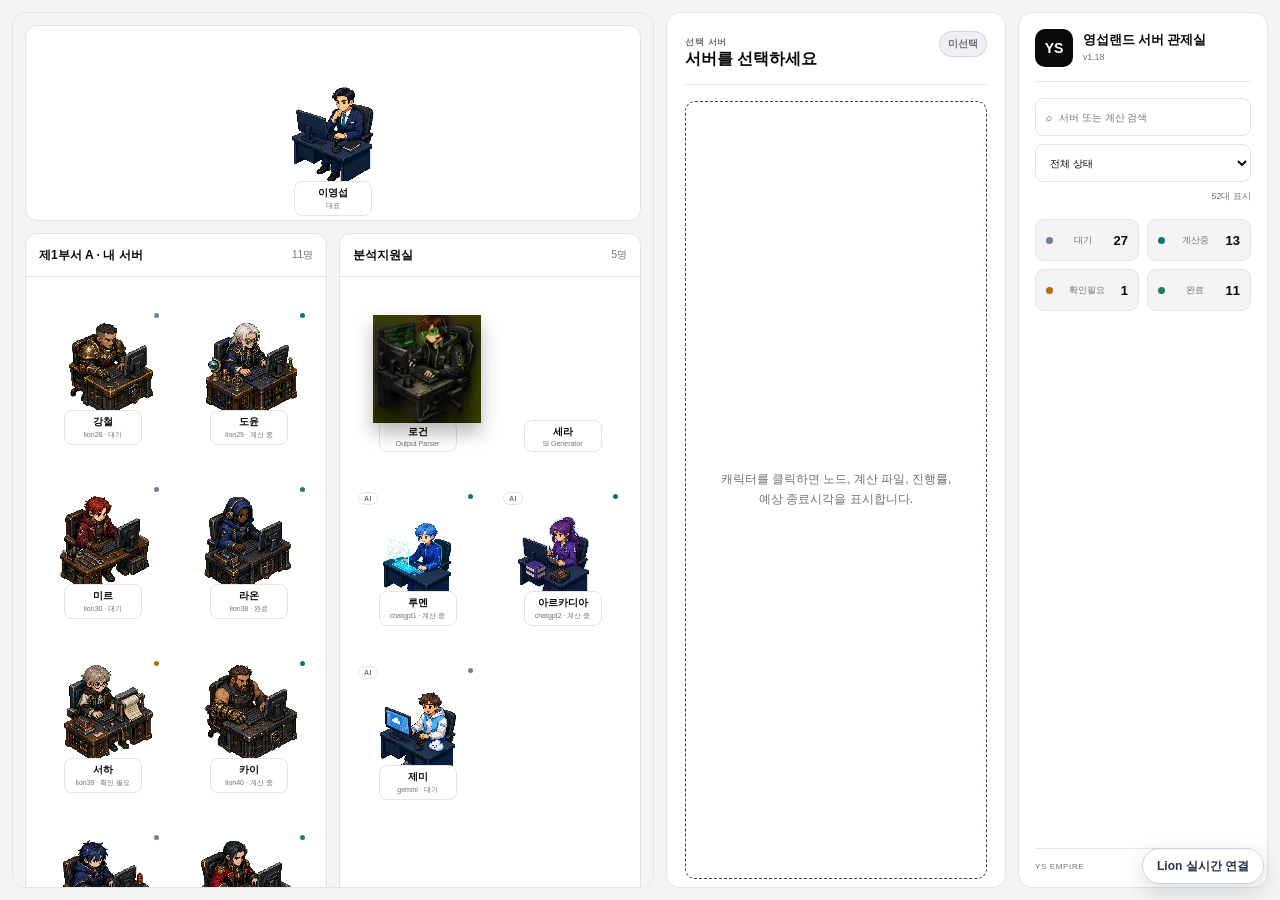
==== commit 41408716: "Load corrected Lion auto-connect client" ====
--- a/index.html
+++ b/index.html
@@ -17,7 +17,7 @@
     <header class="topbar layout-hidden">
       <div class="brand">
         <div class="brand-mark">YS</div>
-        <div><h1>영섭랜드 서버 관제실 <small>v1.17</small></h1></div>
+        <div><h1>영섭랜드 서버 관제실 <small>v1.18</small></h1></div>
       </div>
       <div class="top-actions">
         <button id="pauseBtn" class="btn secondary">샘플 진행 일시정지</button>
@@ -59,6 +59,6 @@
 
   <dialog id="taskDialog"><form id="taskForm" method="dialog"><div class="dialog-header"><div><span class="eyebrow">새 계산</span><h2>계산 작업 등록</h2></div><button type="button" id="closeDialogBtn" class="icon-btn">×</button></div><label>작업명<input id="taskTitleInput" required placeholder="예: FeNO7 quartet Fe–N scan" /></label><label>프로젝트<input id="taskProjectInput" required placeholder="예: FeNO6 / FeNO7" /></label><label>우선순위<select id="taskPriorityInput"><option value="high">높음</option><option value="medium" selected>중간</option><option value="low">낮음</option></select></label><label>담당 서버<select id="taskServerInput"></select></label><div class="dialog-actions"><button type="button" id="cancelDialogBtn" class="btn secondary">취소</button><button type="submit" class="btn primary">등록</button></div></form></dialog>
 
-  <script src="auto-connect.js?v=20260805-01"></script><script src="app.js?v=20260727-03"></script><script src="live.js?v=20260727-12"></script><script src="isometric-office.js?v=20260727-11"></script><script src="ui-enhancements.js?v=20260804-04"></script><script src="office-layout-order.js?v=20260804-02"></script>
+  <script src="auto-connect.js?v=20260805-02"></script><script src="app.js?v=20260727-03"></script><script src="live.js?v=20260727-12"></script><script src="isometric-office.js?v=20260727-11"></script><script src="ui-enhancements.js?v=20260804-04"></script><script src="office-layout-order.js?v=20260804-02"></script>
 </body>
 </html>
